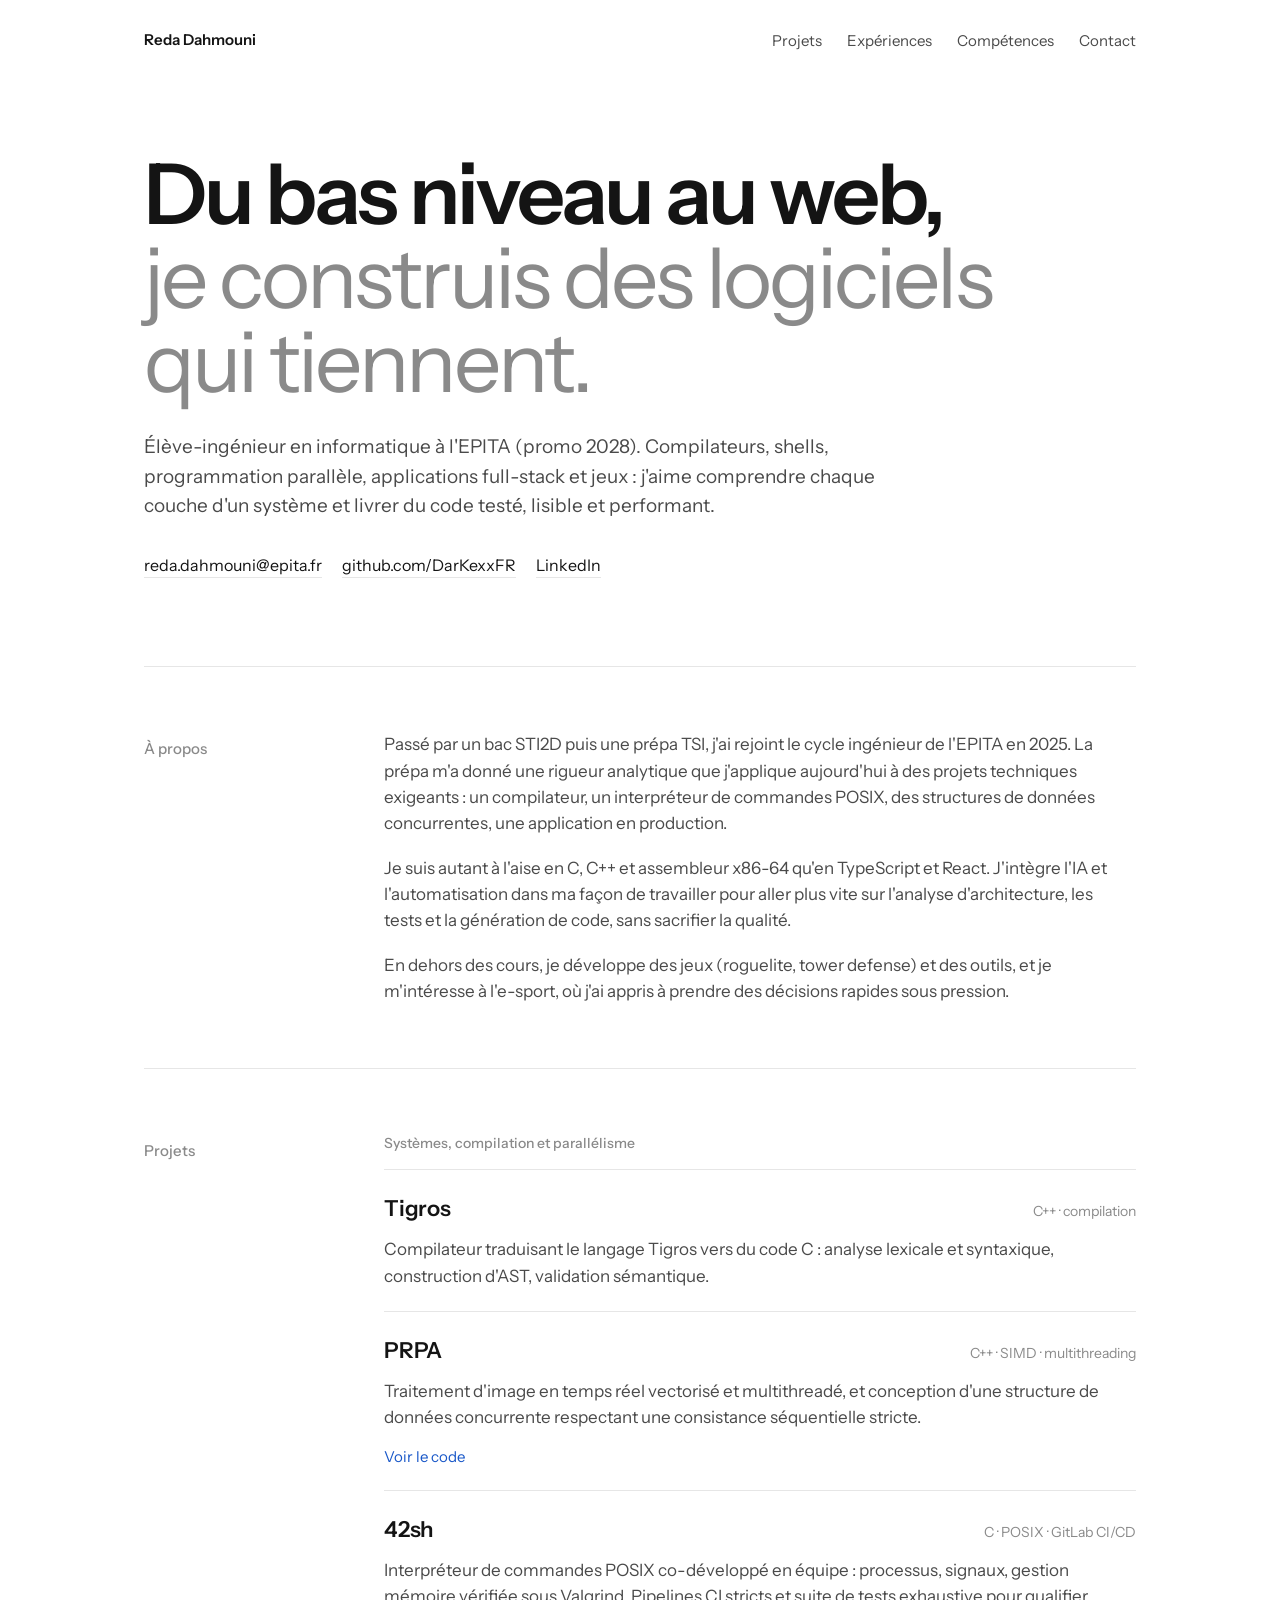
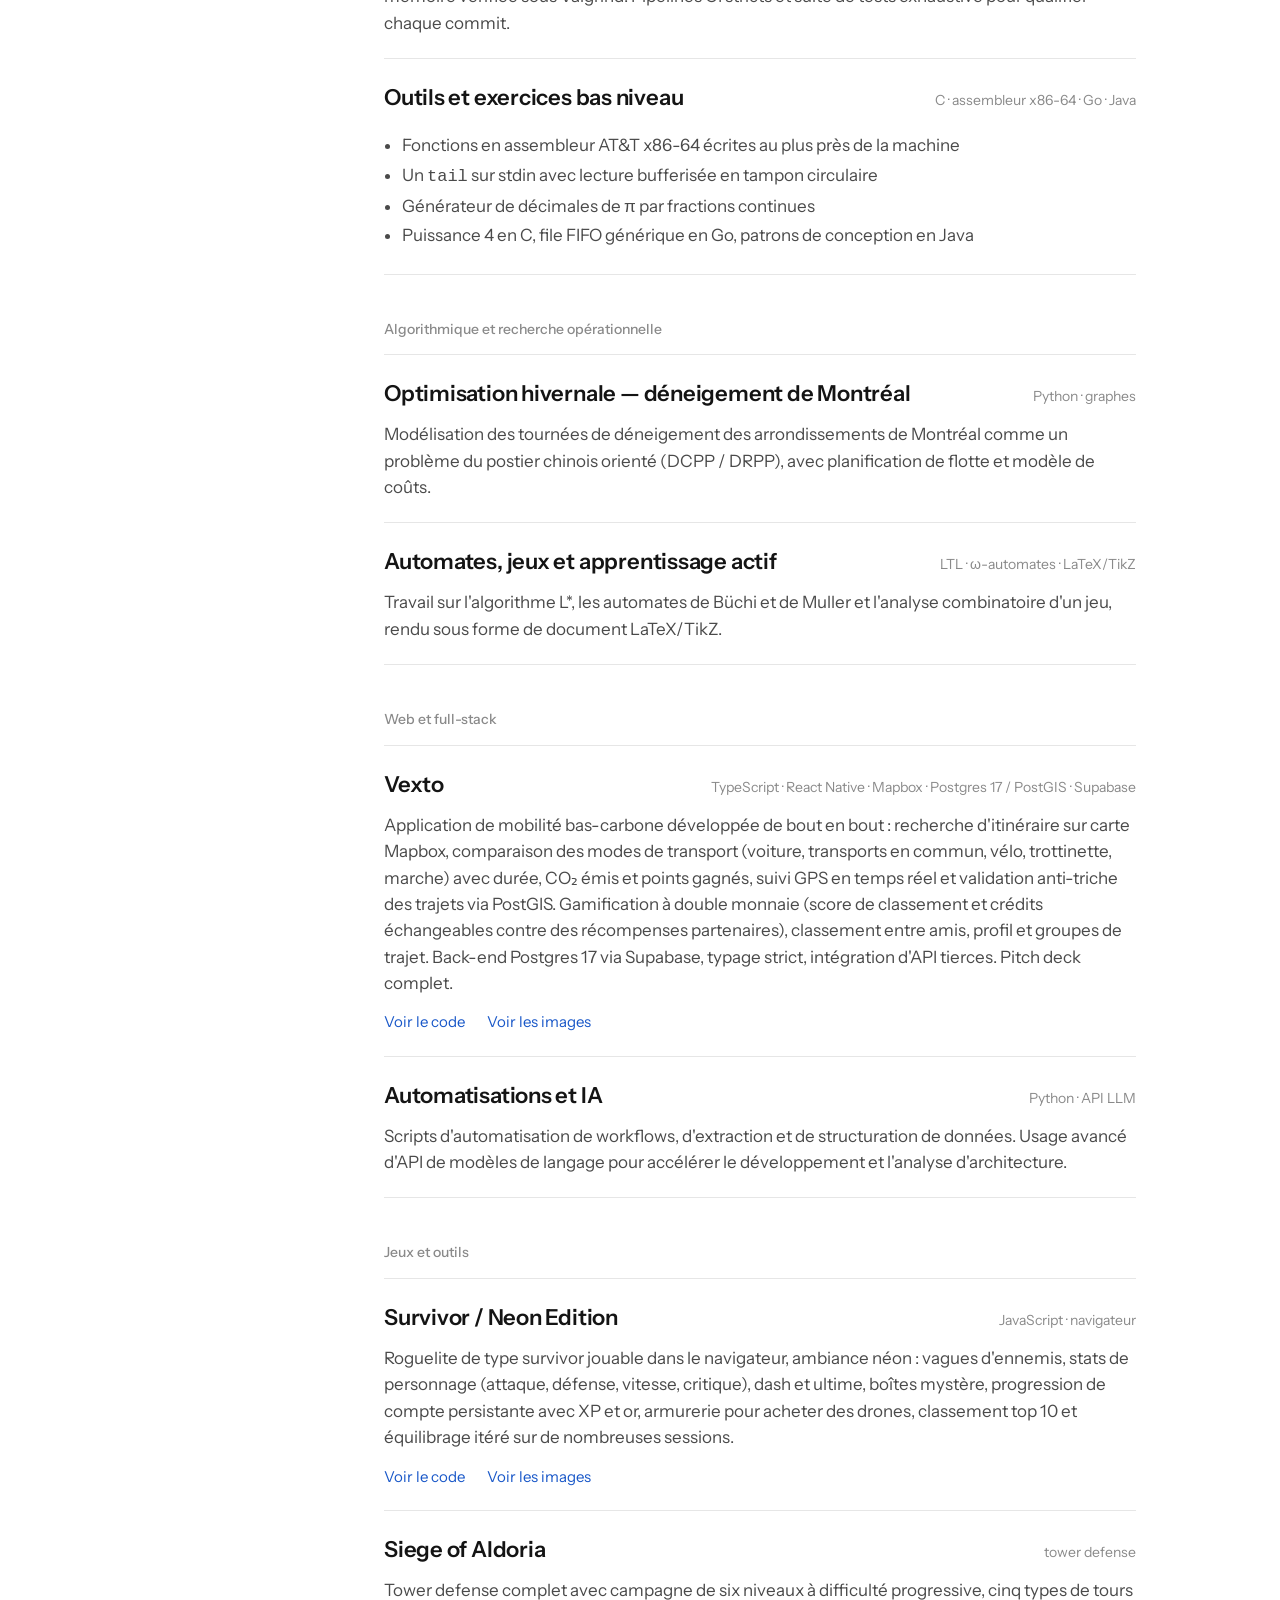
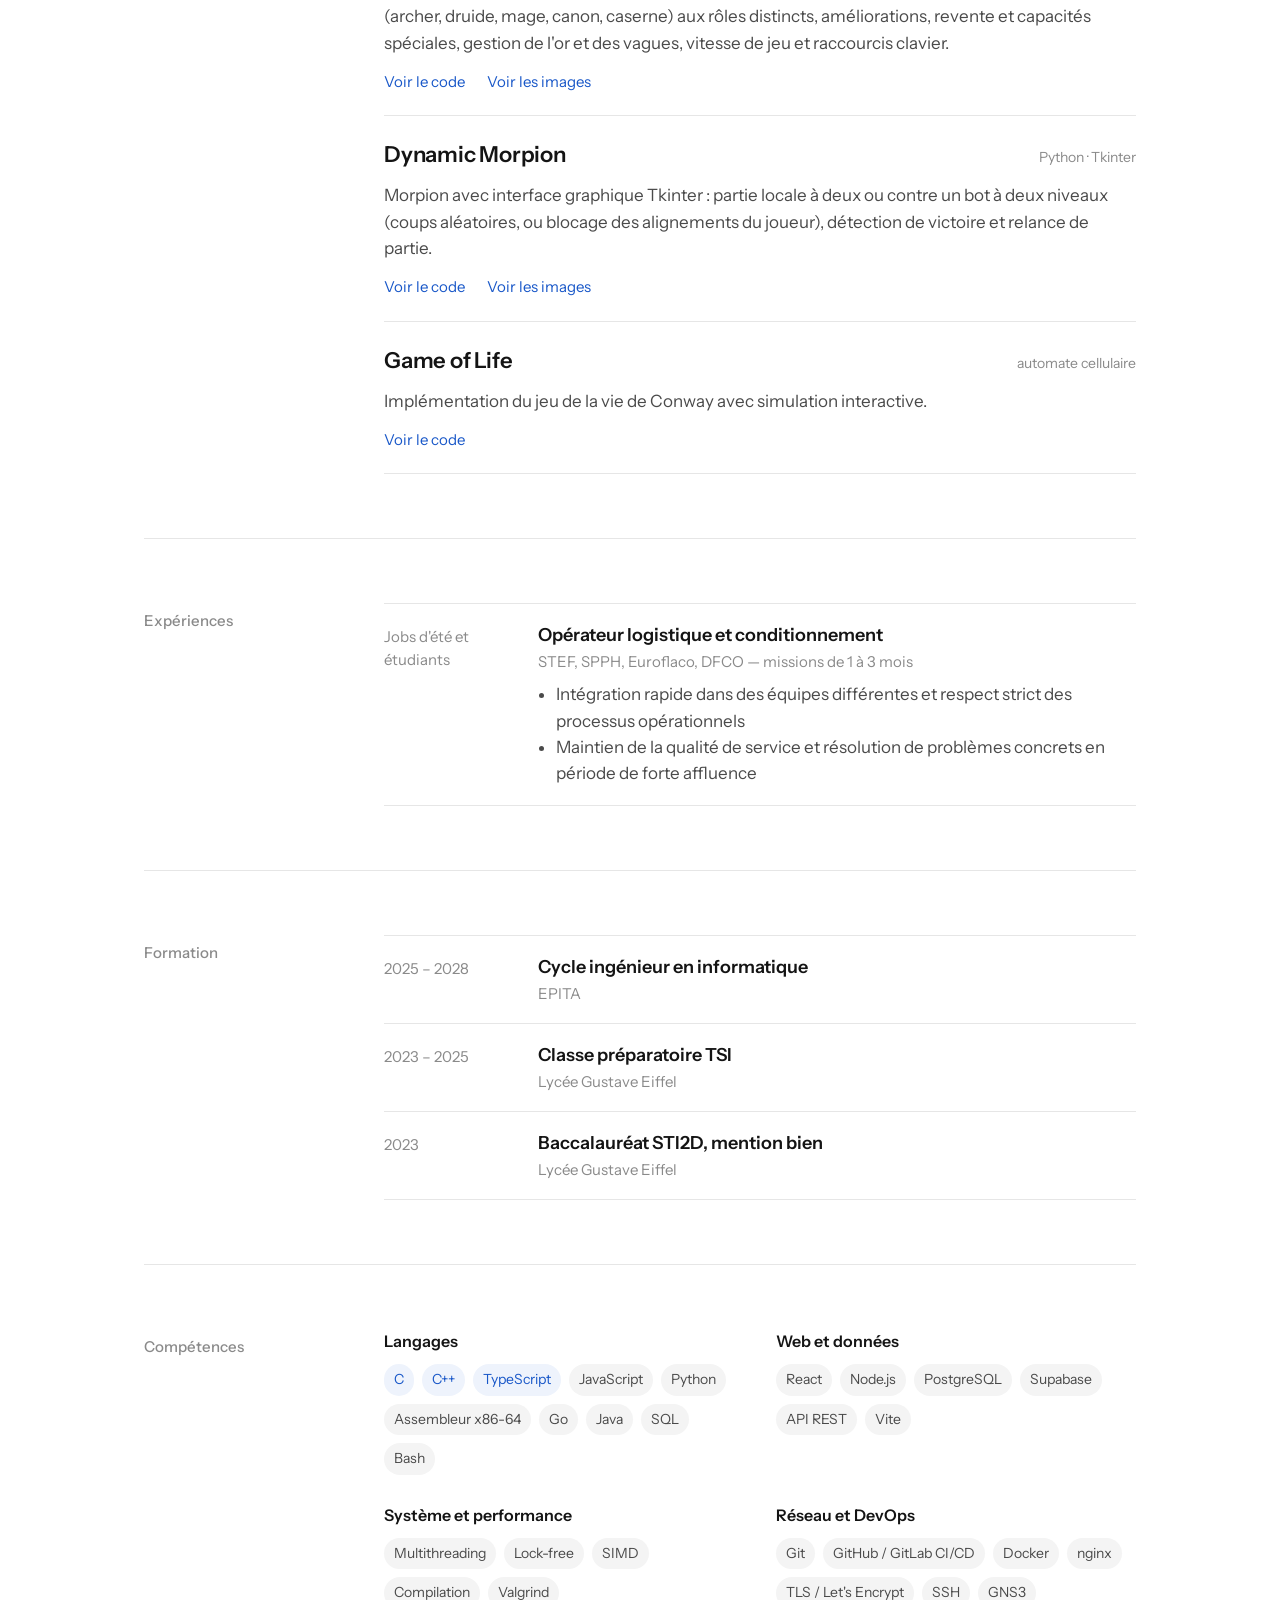
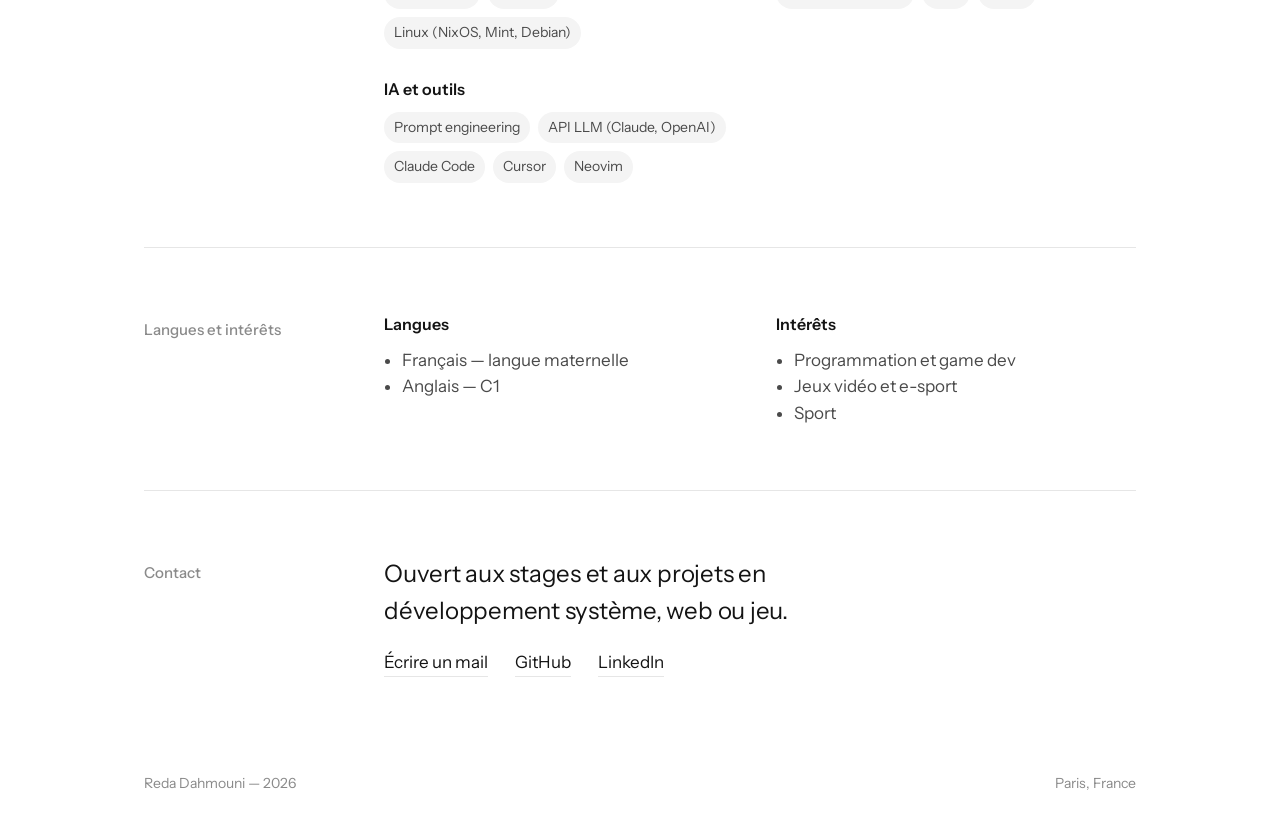
==== index.html @ 2f3eb5bc "Add files via upload" ====
<!DOCTYPE html>
<html lang="fr">
<head>
<meta charset="utf-8">
<meta name="viewport" content="width=device-width, initial-scale=1">
<title>Reda Dahmouni — Élève-ingénieur en informatique</title>
<link rel="preconnect" href="https://fonts.googleapis.com">
<link rel="preconnect" href="https://fonts.gstatic.com" crossorigin>
<link href="https://fonts.googleapis.com/css2?family=Instrument+Sans:ital,wght@0,400;0,500;0,600;0,700;1,400&display=swap" rel="stylesheet">
<style>
  :root{
    --bg:#FFFFFF; --ink:#141414; --ink-2:#4A4A4A; --ink-3:#8A8A8A;
    --rule:#E6E6E6; --accent:#1857C8; --accent-soft:#EEF3FC; --chip:#F4F4F4;
  }
  @media (prefers-color-scheme: dark){
    :root:not([data-theme="light"]){
      --bg:#121212; --ink:#F1F1F1; --ink-2:#BDBDBD; --ink-3:#7E7E7E;
      --rule:#2A2A2A; --accent:#7FA6F0; --accent-soft:#1B2436; --chip:#1E1E1E;
    }
  }
  :root[data-theme="dark"]{
    --bg:#121212; --ink:#F1F1F1; --ink-2:#BDBDBD; --ink-3:#7E7E7E;
    --rule:#2A2A2A; --accent:#7FA6F0; --accent-soft:#1B2436; --chip:#1E1E1E;
  }
  *{box-sizing:border-box}
  html{scroll-behavior:smooth}
  @media (prefers-reduced-motion: reduce){ html{scroll-behavior:auto} }
  body{
    margin:0; background:var(--bg); color:var(--ink);
    font-family:"Instrument Sans", "Helvetica Neue", Arial, sans-serif;
    font-size:17px; line-height:1.55; -webkit-font-smoothing:antialiased;
  }
  a{color:var(--accent); text-decoration:none; border-bottom:1px solid transparent}
  a:hover{border-bottom-color:currentColor}
  a:focus-visible, button:focus-visible{outline:2px solid var(--accent); outline-offset:3px; border-radius:2px}
  .wrap{max-width:1040px; margin:0 auto; padding:0 24px}

  header.top{display:flex; justify-content:space-between; align-items:center; padding:28px 0; font-size:15px}
  header.top nav a{color:var(--ink-2); margin-left:22px}
  header.top nav a:hover{color:var(--ink)}
  .brand{font-weight:600; color:var(--ink)}

  .hero{padding:72px 0 88px; border-bottom:1px solid var(--rule)}
  .hero h1{
    font-size:clamp(40px, 7vw, 84px); line-height:1; letter-spacing:-0.035em;
    font-weight:600; margin:0 0 28px; max-width:16ch;
  }
  .hero h1 span{display:block; color:var(--ink-3); font-weight:400}
  .hero p{max-width:60ch; font-size:19px; color:var(--ink-2); margin:0 0 32px}
  .hero .links{display:flex; gap:20px; flex-wrap:wrap; font-size:16px}
  .hero .links a{color:var(--ink); border-bottom:1px solid var(--rule)}
  .hero .links a:hover{border-bottom-color:var(--ink)}

  section{padding:64px 0; border-bottom:1px solid var(--rule)}
  section:last-of-type{border-bottom:0}
  .grid{display:grid; grid-template-columns:200px 1fr; gap:40px}
  .grid > h2{
    font-size:15px; font-weight:500; color:var(--ink-3); margin:6px 0 0;
    position:sticky; top:24px; align-self:start;
  }
  @media (max-width:760px){
    .grid{grid-template-columns:1fr; gap:20px}
    .grid > h2{position:static}
  }
  .prose p{margin:0 0 18px; max-width:68ch; color:var(--ink-2)}
  .prose p:last-child{margin-bottom:0}

  /* projets */
  .group{margin-bottom:44px}
  .group:last-child{margin-bottom:0}
  .group > h3{font-size:14px; font-weight:500; color:var(--ink-3); margin:0 0 14px}
  .proj{display:grid; grid-template-columns:1fr; gap:6px; padding:22px 0; border-top:1px solid var(--rule)}
  .proj:last-child{border-bottom:1px solid var(--rule)}
  .proj .head{display:flex; justify-content:space-between; align-items:baseline; gap:16px; flex-wrap:wrap}
  .proj h4{font-size:22px; font-weight:600; margin:0; letter-spacing:-0.01em}
  .proj .stack{font-size:14px; color:var(--ink-3)}
  .proj p{margin:4px 0 0; color:var(--ink-2); max-width:72ch}
  .proj .actions{margin-top:8px}
  .proj ul{margin:8px 0 0; padding-left:18px; color:var(--ink-2); max-width:72ch}
  .proj li{margin:3px 0}
  .proj .link{font-size:15px; margin-top:8px}
  .shots{display:none}
  .peek{position:relative; display:inline-block}
  .proj .actions{display:flex; flex-wrap:wrap; gap:6px 22px; align-items:baseline}
  .proj .actions .link{margin-top:0}
  .peek > a{cursor:pointer}
  .peek-pop{
    position:absolute; left:0; top:calc(100% + 10px); z-index:20; width:min(560px, 86vw);
    max-width:calc(100vw - 48px);
    background:var(--bg); border:1px solid var(--rule); border-radius:8px; padding:10px;
    box-shadow:0 12px 40px rgba(0,0,0,.14); opacity:0; visibility:hidden; transform:translateY(6px);
    transition:opacity .18s ease, transform .18s ease, visibility 0s linear .18s; pointer-events:none;
  }
  .peek.open .peek-pop{opacity:1; visibility:visible; transform:none; transition-delay:0s; pointer-events:auto}
  .peek-pop img{width:100%; max-width:100%; height:auto; display:block; border-radius:4px; border:1px solid var(--rule)}
  .peek-pop .stage{position:relative; overflow:hidden; border-radius:4px}
  .peek-pop .stage img{position:absolute; inset:0; opacity:0; transition:opacity .35s ease; height:100%; object-fit:contain; background:var(--chip)}
  .peek-pop .stage img:first-child{position:relative; height:auto}
  .peek-pop .stage img.on{opacity:1}
  .peek-pop .cap{display:flex; justify-content:space-between; align-items:center; margin-top:8px; font-size:13px; color:var(--ink-3)}
  .peek-pop .dots{display:flex; gap:6px}
  .peek-pop .dots i{width:7px; height:7px; border-radius:50%; background:var(--rule); display:block; transition:background .2s}
  .peek-pop .dots i.on{background:var(--accent)}
  @media (prefers-reduced-motion: reduce){ .peek-pop, .peek-pop .stage img, .peek-pop .dots i{transition:none} }

  /* expériences & formation */
  .row{display:grid; grid-template-columns:130px 1fr; gap:24px; padding:18px 0; border-top:1px solid var(--rule)}
  .row:last-child{border-bottom:1px solid var(--rule)}
  .row .when{color:var(--ink-3); font-size:15px; padding-top:3px}
  .row h4{margin:0; font-size:18px; font-weight:600}
  .row .where{color:var(--ink-3); font-size:15px}
  .row p{margin:8px 0 0; color:var(--ink-2); max-width:68ch}
  .row ul{margin:8px 0 0; padding-left:18px; color:var(--ink-2); max-width:68ch}
  @media (max-width:560px){ .row{grid-template-columns:1fr; gap:4px} }

  /* compétences */
  .skills{display:grid; grid-template-columns:repeat(auto-fill, minmax(230px,1fr)); gap:28px 32px}
  .skills h4{margin:0 0 10px; font-size:16px; font-weight:600}
  .chips{display:flex; flex-wrap:wrap; gap:8px}
  .chip{background:var(--chip); color:var(--ink-2); font-size:14px; padding:5px 10px; border-radius:999px}
  .chip.hi{background:var(--accent-soft); color:var(--accent)}

  .two{display:grid; grid-template-columns:1fr 1fr; gap:32px}
  @media (max-width:560px){ .two{grid-template-columns:1fr} }
  .two h4{margin:0 0 10px; font-size:16px; font-weight:600}
  .two ul{margin:0; padding-left:18px; color:var(--ink-2)}

  .contact p{font-size:24px; max-width:32ch; margin:0 0 20px; letter-spacing:-0.01em}
  .contact .links a{display:inline-block; margin-right:24px; font-size:17px; color:var(--ink); border-bottom:1px solid var(--rule)}
  .contact .links a:hover{border-bottom-color:var(--ink)}

  footer{padding:32px 0 48px; color:var(--ink-3); font-size:14px; display:flex; justify-content:space-between; flex-wrap:wrap; gap:12px}
</style>
</head>
<body>
<div class="wrap">

<header class="top">
  <a class="brand" href="#">Reda Dahmouni</a>
  <nav>
    <a href="#projets">Projets</a>
    <a href="#experiences">Expériences</a>
    <a href="#competences">Compétences</a>
    <a href="#contact">Contact</a>
  </nav>
</header>

<div class="hero">
  <h1>Du bas niveau au web,<span>je construis des logiciels qui tiennent.</span></h1>
  <p>Élève-ingénieur en informatique à l'EPITA (promo 2028). Compilateurs, shells, programmation parallèle, applications full-stack et jeux : j'aime comprendre chaque couche d'un système et livrer du code testé, lisible et performant.</p>
  <div class="links">
    <a href="mailto:reda.dahmouni@epita.fr">reda.dahmouni@epita.fr</a>
    <a href="https://github.com/DarKexxFR" target="_blank" rel="noopener">github.com/DarKexxFR</a>
    <a href="https://linkedin.com/in/reda-dahmouni-b16780269" target="_blank" rel="noopener">LinkedIn</a>
  </div>
</div>

<section id="apropos">
  <div class="grid">
    <h2>À propos</h2>
    <div class="prose">
      <p>Passé par un bac STI2D puis une prépa TSI, j'ai rejoint le cycle ingénieur de l'EPITA en 2025. La prépa m'a donné une rigueur analytique que j'applique aujourd'hui à des projets techniques exigeants : un compilateur, un interpréteur de commandes POSIX, des structures de données concurrentes, une application en production.</p>
      <p>Je suis autant à l'aise en C, C++ et assembleur x86-64 qu'en TypeScript et React. J'intègre l'IA et l'automatisation dans ma façon de travailler pour aller plus vite sur l'analyse d'architecture, les tests et la génération de code, sans sacrifier la qualité.</p>
      <p>En dehors des cours, je développe des jeux (roguelite, tower defense) et des outils, et je m'intéresse à l'e-sport, où j'ai appris à prendre des décisions rapides sous pression.</p>
    </div>
  </div>
</section>

<section id="projets">
  <div class="grid">
    <h2>Projets</h2>
    <div>

      <div class="group">
        <h3>Systèmes, compilation et parallélisme</h3>

        <div class="proj">
          <div class="head"><h4>Tigros</h4><span class="stack">C++ · compilation</span></div>
          <p>Compilateur traduisant le langage Tigros vers du code C : analyse lexicale et syntaxique, construction d'AST, validation sémantique.</p>
        </div>

        <div class="proj">
          <div class="head"><h4>PRPA</h4><span class="stack">C++ · SIMD · multithreading</span></div>
          <p>Traitement d'image en temps réel vectorisé et multithreadé, et conception d'une structure de données concurrente respectant une consistance séquentielle stricte.</p>
          <div class="link"><a href="https://github.com/DarKexxFR/PRPA" target="_blank" rel="noopener">Voir le code</a></div>
        </div>

        <div class="proj">
          <div class="head"><h4>42sh</h4><span class="stack">C · POSIX · GitLab CI/CD</span></div>
          <p>Interpréteur de commandes POSIX co-développé en équipe : processus, signaux, gestion mémoire vérifiée sous Valgrind. Pipelines CI stricts et suite de tests exhaustive pour qualifier chaque commit.</p>
        </div>

        <div class="proj">
          <div class="head"><h4>Outils et exercices bas niveau</h4><span class="stack">C · assembleur x86-64 · Go · Java</span></div>
          <ul>
            <li>Fonctions en assembleur AT&amp;T x86-64 écrites au plus près de la machine</li>
            <li>Un <code>tail</code> sur stdin avec lecture bufferisée en tampon circulaire</li>
            <li>Générateur de décimales de π par fractions continues</li>
            <li>Puissance 4 en C, file FIFO générique en Go, patrons de conception en Java</li>
          </ul>
        </div>
      </div>

      <div class="group">
        <h3>Algorithmique et recherche opérationnelle</h3>

        <div class="proj">
          <div class="head"><h4>Optimisation hivernale — déneigement de Montréal</h4><span class="stack">Python · graphes</span></div>
          <p>Modélisation des tournées de déneigement des arrondissements de Montréal comme un problème du postier chinois orienté (DCPP / DRPP), avec planification de flotte et modèle de coûts.</p>
        </div>

        <div class="proj">
          <div class="head"><h4>Automates, jeux et apprentissage actif</h4><span class="stack">LTL · ω-automates · LaTeX/TikZ</span></div>
          <p>Travail sur l'algorithme L*, les automates de Büchi et de Muller et l'analyse combinatoire d'un jeu, rendu sous forme de document LaTeX/TikZ.</p>
        </div>
      </div>

      <div class="group">
        <h3>Web et full-stack</h3>

        <div class="proj">
          <div class="head"><h4>Vexto</h4><span class="stack">TypeScript · React Native · Mapbox · Postgres 17 / PostGIS · Supabase</span></div>
          <p>Application de mobilité bas-carbone développée de bout en bout : recherche d'itinéraire sur carte Mapbox, comparaison des modes de transport (voiture, transports en commun, vélo, trottinette, marche) avec durée, CO₂ émis et points gagnés, suivi GPS en temps réel et validation anti-triche des trajets via PostGIS. Gamification à double monnaie (score de classement et crédits échangeables contre des récompenses partenaires), classement entre amis, profil et groupes de trajet. Back-end Postgres 17 via Supabase, typage strict, intégration d'API tierces. Pitch deck complet.</p>
          <div class="actions">
          <div class="link"><a href="https://github.com/DarKexxFR/Vexto" target="_blank" rel="noopener">Voir le code</a></div>
          <div class="link peek" id="peek-vexto">
            <a href="#peek-vexto">Voir les images</a>
            <div class="peek-pop" aria-hidden="true">
              <div class="stage"></div>
              <div class="cap"><span class="label"></span><div class="dots"></div></div>
            </div>
          </div>
          </div>
          <div class="shots">
            <img src="[data-uri]" alt="Accueil : crédits carbone, CO₂ évité et rang">
            <img src="[data-uri]" alt="Trajet Paris–Marseille tracé sur la carte Mapbox">
            <img src="[data-uri]" alt="Comparaison des modes de transport, points et CO₂ évité">
            <img src="[data-uri]" alt="Classement entre amis par crédits carbone">
            <img src="[data-uri]" alt="Récompenses partenaires échangeables contre des points">
            <img src="[data-uri]" alt="Profil : moyens de transport et groupes de trajet">
          </div>
        </div>

        <div class="proj">
          <div class="head"><h4>Automatisations et IA</h4><span class="stack">Python · API LLM</span></div>
          <p>Scripts d'automatisation de workflows, d'extraction et de structuration de données. Usage avancé d'API de modèles de langage pour accélérer le développement et l'analyse d'architecture.</p>
        </div>
      </div>

      <div class="group">
        <h3>Jeux et outils</h3>

        <div class="proj">
          <div class="head"><h4>Survivor / Neon Edition</h4><span class="stack">JavaScript · navigateur</span></div>
          <p>Roguelite de type survivor jouable dans le navigateur, ambiance néon : vagues d'ennemis, stats de personnage (attaque, défense, vitesse, critique), dash et ultime, boîtes mystère, progression de compte persistante avec XP et or, armurerie pour acheter des drones, classement top 10 et équilibrage itéré sur de nombreuses sessions.</p>
          <div class="actions">
          <div class="link"><a href="https://github.com/DarKexxFR/2D-Game" target="_blank" rel="noopener">Voir le code</a></div>
          <div class="link peek" id="peek-survivor">
            <a href="#peek-survivor">Voir les images</a>
            <div class="peek-pop" aria-hidden="true">
              <div class="stage"></div>
              <div class="cap"><span class="label"></span><div class="dots"></div></div>
            </div>
          </div>
          </div>
          <div class="shots">
            <img src="[data-uri]" alt="Menu principal avec progression du compte et banque">
            <img src="[data-uri]" alt="Partie en cours : vague, stats, dash et ultime">
            <img src="[data-uri]" alt="Écran de fin de partie avec XP et or gagnés">
            <img src="[data-uri]" alt="Armurerie : achat d'un drone de combat">
            <img src="[data-uri]" alt="Classement top 10">
          </div>
        </div>

        <div class="proj">
          <div class="head"><h4>Siege of Aldoria</h4><span class="stack">tower defense</span></div>
          <p>Tower defense complet avec campagne de six niveaux à difficulté progressive, cinq types de tours (archer, druide, mage, canon, caserne) aux rôles distincts, améliorations, revente et capacités spéciales, gestion de l'or et des vagues, vitesse de jeu et raccourcis clavier.</p>
          <div class="actions">
          <div class="link"><a href="https://github.com/DarKexxFR/Siege-of-Aldoria-Tower-Defense" target="_blank" rel="noopener">Voir le code</a></div>
          <div class="link peek" id="peek-aldoria">
            <a href="#peek-aldoria">Voir les images</a>
            <div class="peek-pop" aria-hidden="true">
              <div class="stage"></div>
              <div class="cap"><span class="label"></span><div class="dots"></div></div>
            </div>
          </div>
          </div>
          <div class="shots">
            <img src="[data-uri]" alt="Écran titre de Siege of Aldoria">
            <img src="[data-uri]" alt="Carte de campagne à six niveaux">
            <img src="[data-uri]" alt="Partie en cours avec tours placées et panneau de sélection">
          </div>
        </div>

        <div class="proj">
          <div class="head"><h4>Dynamic Morpion</h4><span class="stack">Python · Tkinter</span></div>
          <p>Morpion avec interface graphique Tkinter : partie locale à deux ou contre un bot à deux niveaux (coups aléatoires, ou blocage des alignements du joueur), détection de victoire et relance de partie.</p>
          <div class="actions">
          <div class="link"><a href="https://github.com/DarKexxFR/Dynamic-Morpion" target="_blank" rel="noopener">Voir le code</a></div>
          <div class="link peek" id="peek-morpion">
            <a href="#peek-morpion">Voir les images</a>
            <div class="peek-pop" aria-hidden="true">
              <div class="stage"></div>
              <div class="cap"><span class="label"></span><div class="dots"></div></div>
            </div>
          </div>
          </div>
          <div class="shots">
            <img src="[data-uri]" alt="Menu : partie locale ou choix du niveau du bot">
            <img src="[data-uri]" alt="Partie en cours, tour du joueur O">
            <img src="[data-uri]" alt="Fin de partie : victoire du joueur X">
          </div>
        </div>

        <div class="proj">
          <div class="head"><h4>Game of Life</h4><span class="stack">automate cellulaire</span></div>
          <p>Implémentation du jeu de la vie de Conway avec simulation interactive.</p>
          <div class="link"><a href="https://github.com/DarKexxFR/game-of-life" target="_blank" rel="noopener">Voir le code</a></div>
        </div>
      </div>

    </div>
  </div>
</section>

<section id="experiences">
  <div class="grid">
    <h2>Expériences</h2>
    <div>
      <div class="row">
        <div class="when">Jobs d'été et étudiants</div>
        <div>
          <h4>Opérateur logistique et conditionnement</h4>
          <div class="where">STEF, SPPH, Euroflaco, DFCO — missions de 1 à 3 mois</div>
          <ul>
            <li>Intégration rapide dans des équipes différentes et respect strict des processus opérationnels</li>
            <li>Maintien de la qualité de service et résolution de problèmes concrets en période de forte affluence</li>
          </ul>
        </div>
      </div>
    </div>
  </div>
</section>

<section id="formation">
  <div class="grid">
    <h2>Formation</h2>
    <div>
      <div class="row">
        <div class="when">2025 – 2028</div>
        <div><h4>Cycle ingénieur en informatique</h4><div class="where">EPITA</div></div>
      </div>
      <div class="row">
        <div class="when">2023 – 2025</div>
        <div><h4>Classe préparatoire TSI</h4><div class="where">Lycée Gustave Eiffel</div></div>
      </div>
      <div class="row">
        <div class="when">2023</div>
        <div><h4>Baccalauréat STI2D, mention bien</h4><div class="where">Lycée Gustave Eiffel</div></div>
      </div>
    </div>
  </div>
</section>

<section id="competences">
  <div class="grid">
    <h2>Compétences</h2>
    <div class="skills">
      <div>
        <h4>Langages</h4>
        <div class="chips">
          <span class="chip hi">C</span><span class="chip hi">C++</span><span class="chip hi">TypeScript</span>
          <span class="chip">JavaScript</span><span class="chip">Python</span><span class="chip">Assembleur x86-64</span>
          <span class="chip">Go</span><span class="chip">Java</span><span class="chip">SQL</span><span class="chip">Bash</span>
        </div>
      </div>
      <div>
        <h4>Web et données</h4>
        <div class="chips">
          <span class="chip">React</span><span class="chip">Node.js</span><span class="chip">PostgreSQL</span>
          <span class="chip">Supabase</span><span class="chip">API REST</span><span class="chip">Vite</span>
        </div>
      </div>
      <div>
        <h4>Système et performance</h4>
        <div class="chips">
          <span class="chip">Multithreading</span><span class="chip">Lock-free</span><span class="chip">SIMD</span>
          <span class="chip">Compilation</span><span class="chip">Valgrind</span><span class="chip">Linux (NixOS, Mint, Debian)</span>
        </div>
      </div>
      <div>
        <h4>Réseau et DevOps</h4>
        <div class="chips">
          <span class="chip">Git</span><span class="chip">GitHub / GitLab CI/CD</span><span class="chip">Docker</span>
          <span class="chip">nginx</span><span class="chip">TLS / Let's Encrypt</span><span class="chip">SSH</span><span class="chip">GNS3</span>
        </div>
      </div>
      <div>
        <h4>IA et outils</h4>
        <div class="chips">
          <span class="chip">Prompt engineering</span><span class="chip">API LLM (Claude, OpenAI)</span>
          <span class="chip">Claude Code</span><span class="chip">Cursor</span><span class="chip">Neovim</span>
        </div>
      </div>
    </div>
  </div>
</section>

<section id="plus">
  <div class="grid">
    <h2>Langues et intérêts</h2>
    <div class="two">
      <div>
        <h4>Langues</h4>
        <ul><li>Français — langue maternelle</li><li>Anglais — C1</li></ul>
      </div>
      <div>
        <h4>Intérêts</h4>
        <ul><li>Programmation et game dev</li><li>Jeux vidéo et e-sport</li><li>Sport</li></ul>
      </div>
    </div>
  </div>
</section>

<section id="contact" class="contact">
  <div class="grid">
    <h2>Contact</h2>
    <div>
      <p>Ouvert aux stages et aux projets en développement système, web ou jeu.</p>
      <div class="links">
        <a href="mailto:reda.dahmouni@epita.fr">Écrire un mail</a>
        <a href="https://github.com/DarKexxFR" target="_blank" rel="noopener">GitHub</a>
        <a href="https://linkedin.com/in/reda-dahmouni-b16780269" target="_blank" rel="noopener">LinkedIn</a>
      </div>
    </div>
  </div>
</section>

<footer>
  <span>Reda Dahmouni — 2026</span>
  <span>Paris, France</span>
</footer>

</div>
<script>
(function(){
  document.querySelectorAll('.peek').forEach(function(peek){
    var shots = peek.closest('.proj').querySelector('.shots');
    if(!shots) return;
    var srcs = Array.from(shots.querySelectorAll('img'));
    var stage = peek.querySelector('.stage'), dots = peek.querySelector('.dots'), label = peek.querySelector('.label');
    srcs.forEach(function(img, i){
      var c = img.cloneNode(); c.className = i===0 ? 'on' : ''; stage.appendChild(c);
      var d = document.createElement('i'); if(i===0) d.className='on'; dots.appendChild(d);
    });
    var imgs = Array.from(stage.children), ds = Array.from(dots.children), idx = 0, timer = null, pinned = false;
    function show(i){
      idx = (i + imgs.length) % imgs.length;
      imgs.forEach(function(el,k){ el.classList.toggle('on', k===idx); });
      ds.forEach(function(el,k){ el.classList.toggle('on', k===idx); });
      label.textContent = imgs[idx].alt + ' — ' + (idx+1) + '/' + imgs.length;
    }
    function open(){ peek.classList.add('open'); show(idx); clearInterval(timer); timer = setInterval(function(){ show(idx+1); }, 1800); }
    function close(){ if(pinned) return; peek.classList.remove('open'); clearInterval(timer); }
    peek.addEventListener('mouseenter', open);
    peek.addEventListener('mouseleave', close);
    stage.addEventListener('mousemove', function(e){
      var r = stage.getBoundingClientRect(), i = Math.floor((e.clientX - r.left) / r.width * imgs.length);
      if(i !== idx){ show(i); clearInterval(timer); timer = setInterval(function(){ show(idx+1); }, 1800); }
    });
    peek.querySelector('a').addEventListener('click', function(e){
      e.preventDefault(); pinned = !pinned;
      if(pinned) open(); else { peek.classList.remove('open'); clearInterval(timer); }
    });
    document.addEventListener('keydown', function(e){ if(e.key==='Escape'){ pinned=false; close(); } });
    document.addEventListener('click', function(e){ if(pinned && !peek.contains(e.target)){ pinned=false; close(); } });
    show(0);
  });
})();
</script>
</body>
</html>
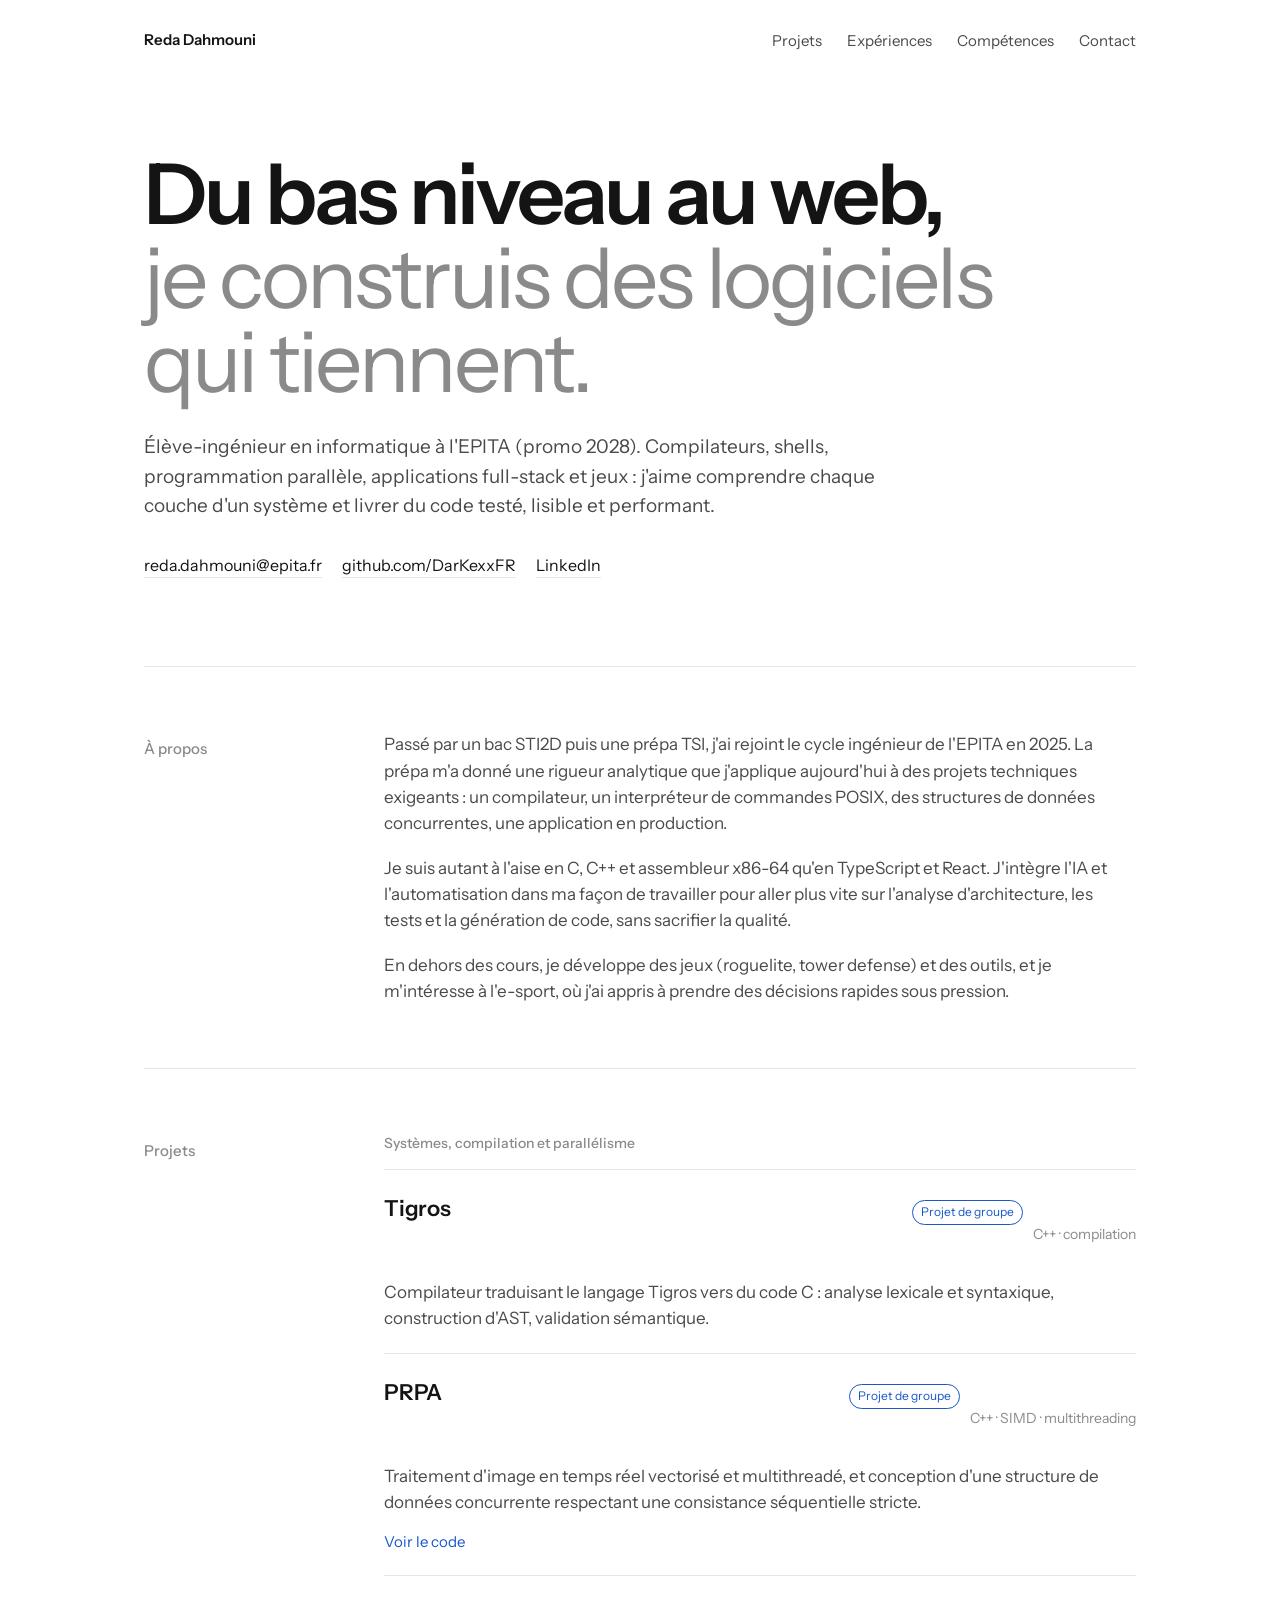
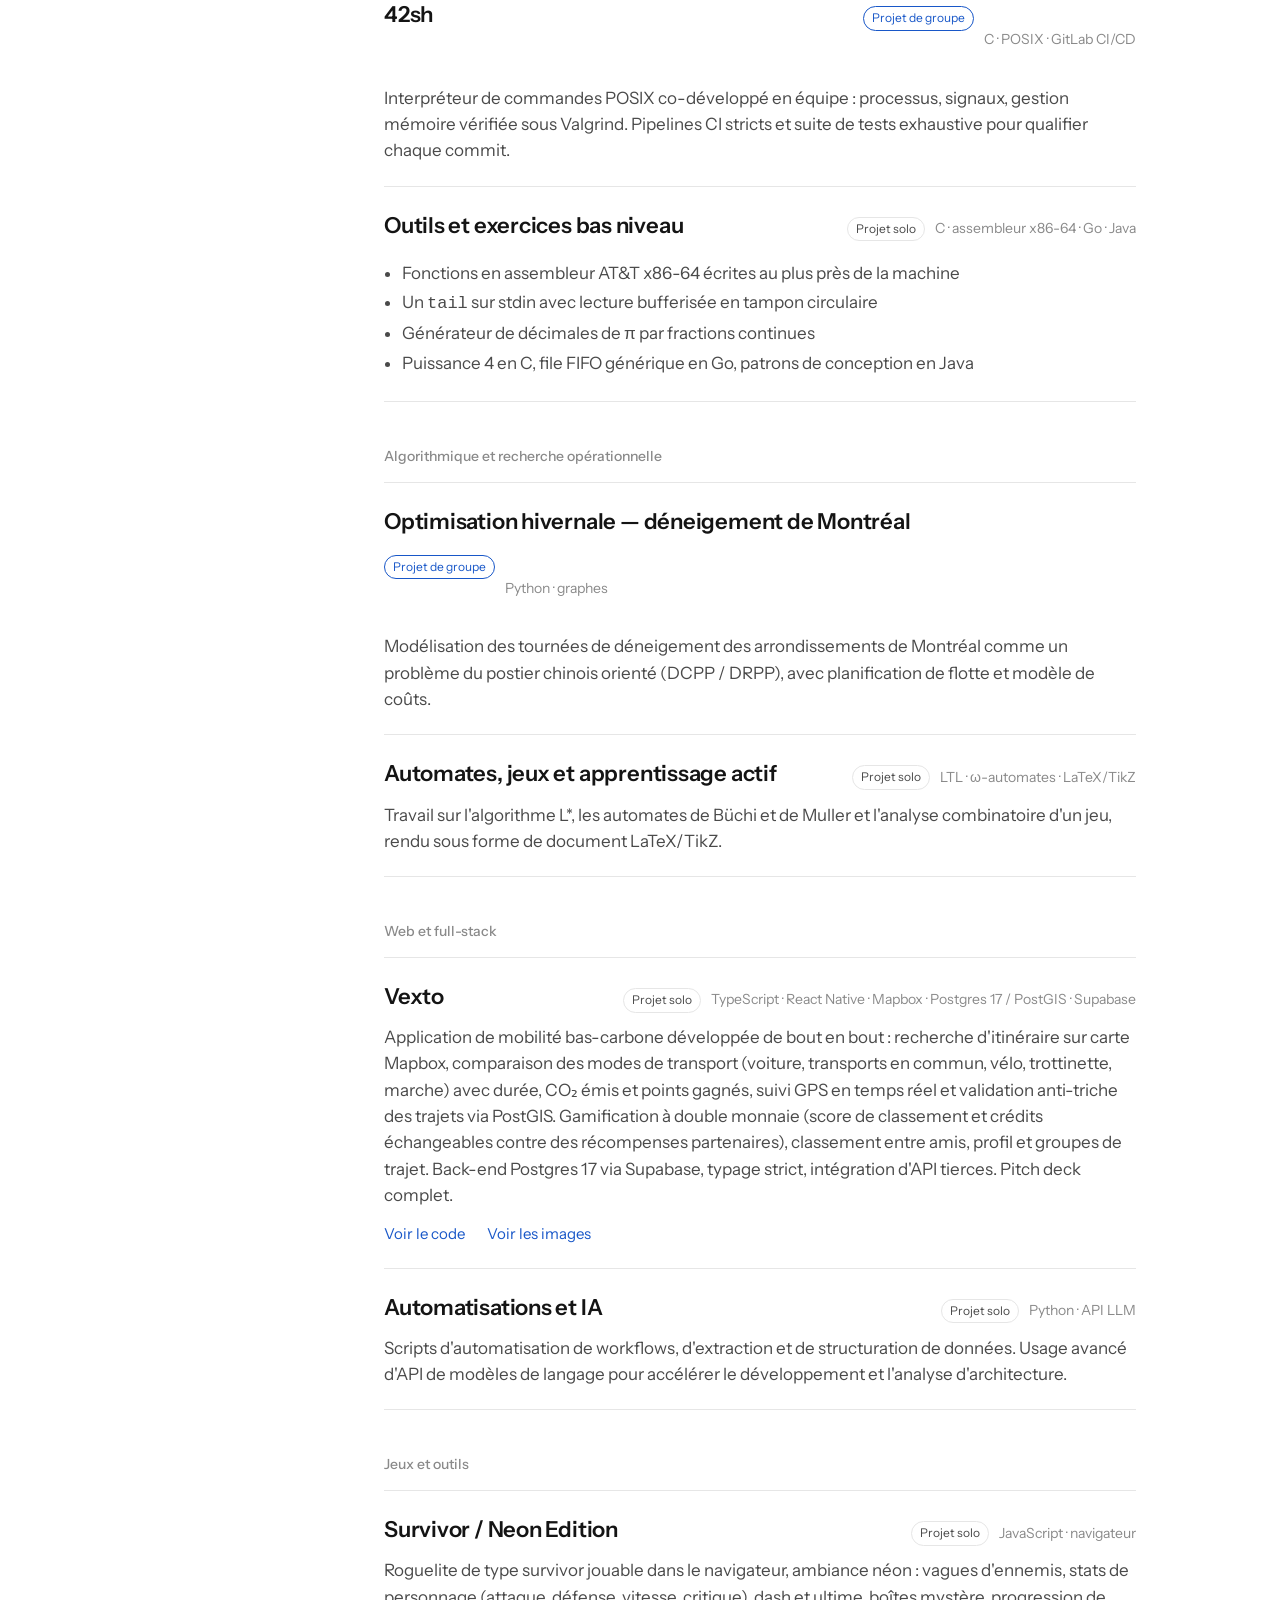
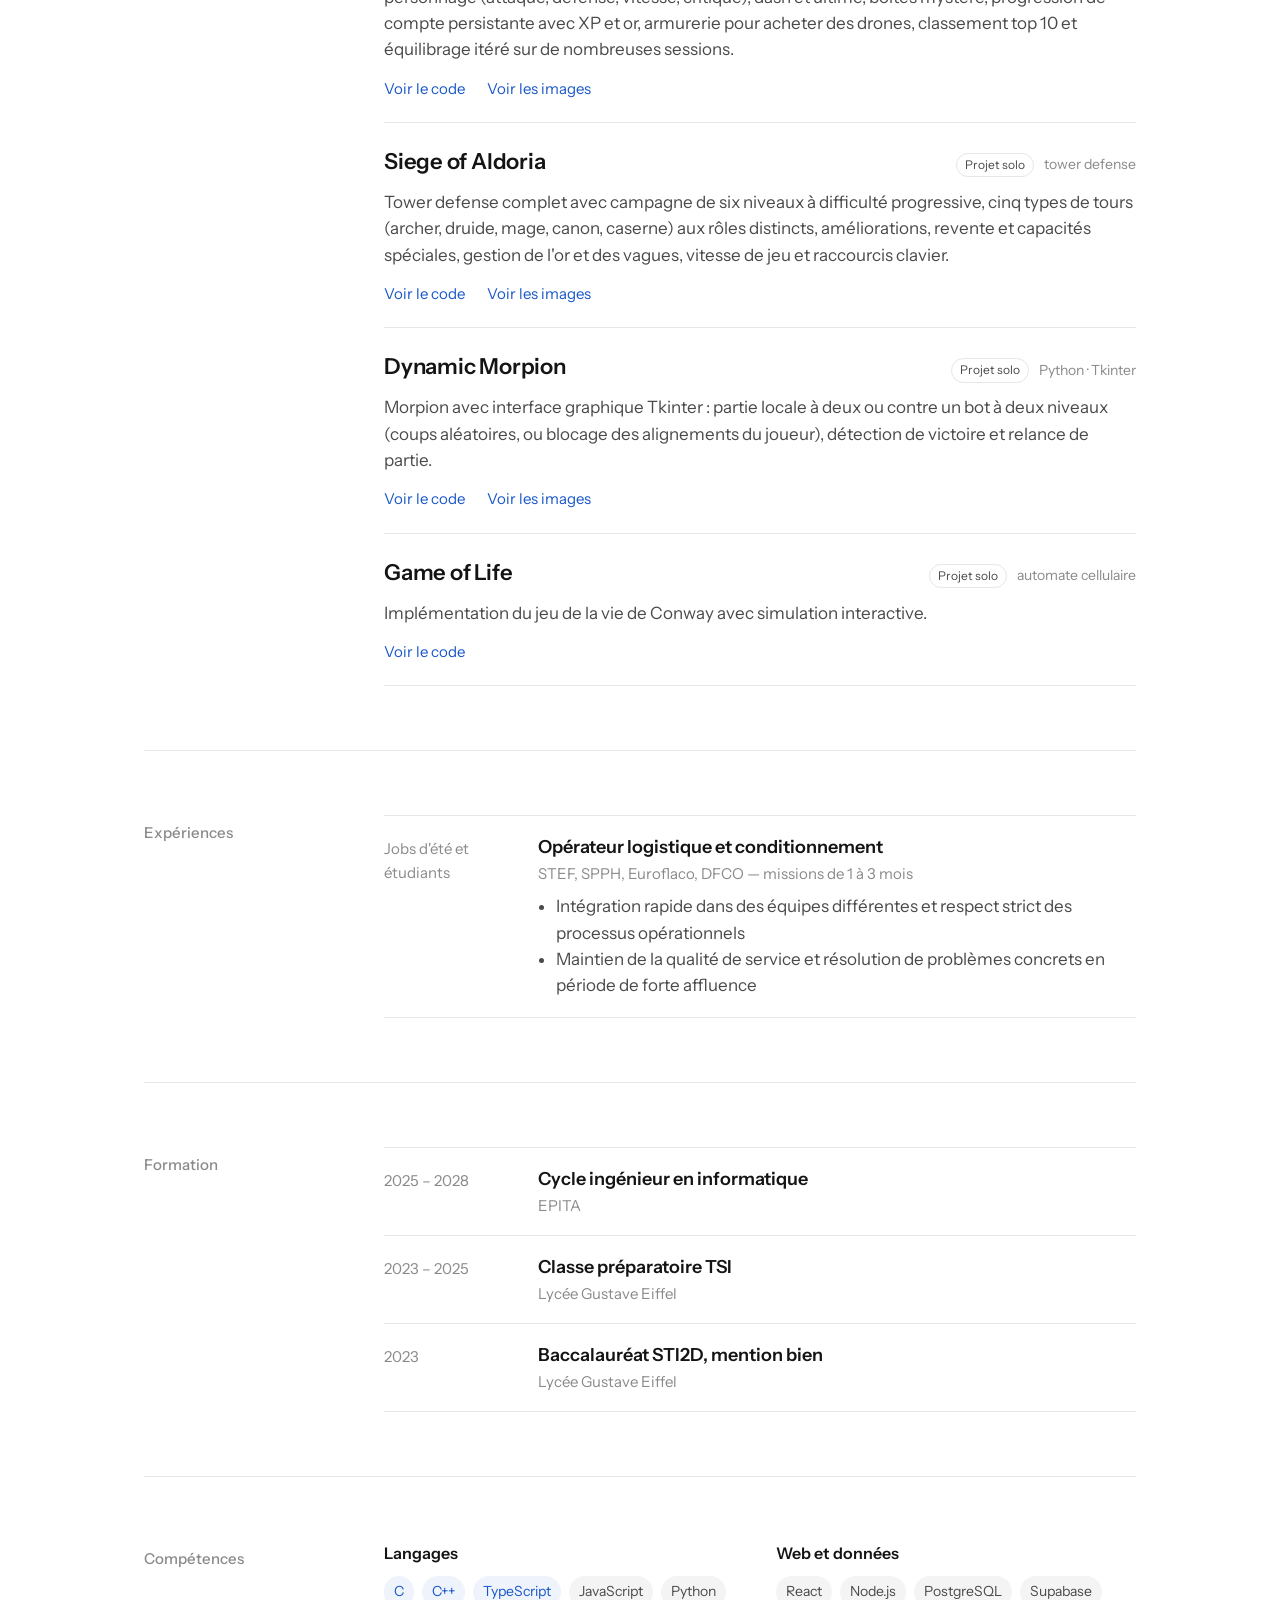
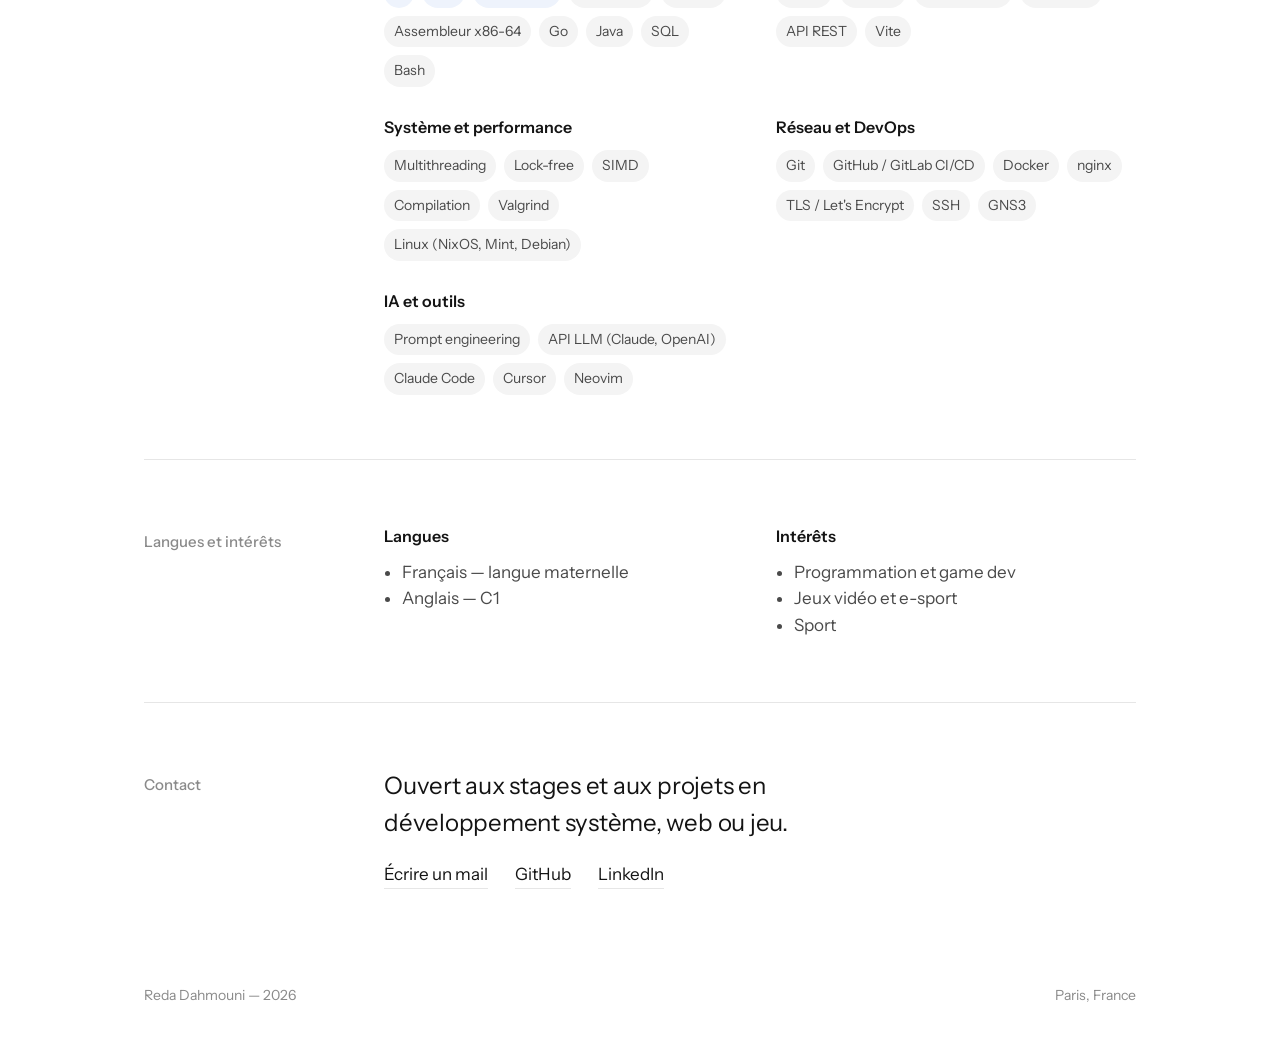
==== commit 9eb3acdf: "add js and css" ====
--- a/index.html
+++ b/index.html
@@ -7,130 +7,7 @@
 <link rel="preconnect" href="https://fonts.googleapis.com">
 <link rel="preconnect" href="https://fonts.gstatic.com" crossorigin>
 <link href="https://fonts.googleapis.com/css2?family=Instrument+Sans:ital,wght@0,400;0,500;0,600;0,700;1,400&display=swap" rel="stylesheet">
-<style>
-  :root{
-    --bg:#FFFFFF; --ink:#141414; --ink-2:#4A4A4A; --ink-3:#8A8A8A;
-    --rule:#E6E6E6; --accent:#1857C8; --accent-soft:#EEF3FC; --chip:#F4F4F4;
-  }
-  @media (prefers-color-scheme: dark){
-    :root:not([data-theme="light"]){
-      --bg:#121212; --ink:#F1F1F1; --ink-2:#BDBDBD; --ink-3:#7E7E7E;
-      --rule:#2A2A2A; --accent:#7FA6F0; --accent-soft:#1B2436; --chip:#1E1E1E;
-    }
-  }
-  :root[data-theme="dark"]{
-    --bg:#121212; --ink:#F1F1F1; --ink-2:#BDBDBD; --ink-3:#7E7E7E;
-    --rule:#2A2A2A; --accent:#7FA6F0; --accent-soft:#1B2436; --chip:#1E1E1E;
-  }
-  *{box-sizing:border-box}
-  html{scroll-behavior:smooth}
-  @media (prefers-reduced-motion: reduce){ html{scroll-behavior:auto} }
-  body{
-    margin:0; background:var(--bg); color:var(--ink);
-    font-family:"Instrument Sans", "Helvetica Neue", Arial, sans-serif;
-    font-size:17px; line-height:1.55; -webkit-font-smoothing:antialiased;
-  }
-  a{color:var(--accent); text-decoration:none; border-bottom:1px solid transparent}
-  a:hover{border-bottom-color:currentColor}
-  a:focus-visible, button:focus-visible{outline:2px solid var(--accent); outline-offset:3px; border-radius:2px}
-  .wrap{max-width:1040px; margin:0 auto; padding:0 24px}
-
-  header.top{display:flex; justify-content:space-between; align-items:center; padding:28px 0; font-size:15px}
-  header.top nav a{color:var(--ink-2); margin-left:22px}
-  header.top nav a:hover{color:var(--ink)}
-  .brand{font-weight:600; color:var(--ink)}
-
-  .hero{padding:72px 0 88px; border-bottom:1px solid var(--rule)}
-  .hero h1{
-    font-size:clamp(40px, 7vw, 84px); line-height:1; letter-spacing:-0.035em;
-    font-weight:600; margin:0 0 28px; max-width:16ch;
-  }
-  .hero h1 span{display:block; color:var(--ink-3); font-weight:400}
-  .hero p{max-width:60ch; font-size:19px; color:var(--ink-2); margin:0 0 32px}
-  .hero .links{display:flex; gap:20px; flex-wrap:wrap; font-size:16px}
-  .hero .links a{color:var(--ink); border-bottom:1px solid var(--rule)}
-  .hero .links a:hover{border-bottom-color:var(--ink)}
-
-  section{padding:64px 0; border-bottom:1px solid var(--rule)}
-  section:last-of-type{border-bottom:0}
-  .grid{display:grid; grid-template-columns:200px 1fr; gap:40px}
-  .grid > h2{
-    font-size:15px; font-weight:500; color:var(--ink-3); margin:6px 0 0;
-    position:sticky; top:24px; align-self:start;
-  }
-  @media (max-width:760px){
-    .grid{grid-template-columns:1fr; gap:20px}
-    .grid > h2{position:static}
-  }
-  .prose p{margin:0 0 18px; max-width:68ch; color:var(--ink-2)}
-  .prose p:last-child{margin-bottom:0}
-
-  /* projets */
-  .group{margin-bottom:44px}
-  .group:last-child{margin-bottom:0}
-  .group > h3{font-size:14px; font-weight:500; color:var(--ink-3); margin:0 0 14px}
-  .proj{display:grid; grid-template-columns:1fr; gap:6px; padding:22px 0; border-top:1px solid var(--rule)}
-  .proj:last-child{border-bottom:1px solid var(--rule)}
-  .proj .head{display:flex; justify-content:space-between; align-items:baseline; gap:16px; flex-wrap:wrap}
-  .proj h4{font-size:22px; font-weight:600; margin:0; letter-spacing:-0.01em}
-  .proj .stack{font-size:14px; color:var(--ink-3)}
-  .proj p{margin:4px 0 0; color:var(--ink-2); max-width:72ch}
-  .proj .actions{margin-top:8px}
-  .proj ul{margin:8px 0 0; padding-left:18px; color:var(--ink-2); max-width:72ch}
-  .proj li{margin:3px 0}
-  .proj .link{font-size:15px; margin-top:8px}
-  .shots{display:none}
-  .peek{position:relative; display:inline-block}
-  .proj .actions{display:flex; flex-wrap:wrap; gap:6px 22px; align-items:baseline}
-  .proj .actions .link{margin-top:0}
-  .peek > a{cursor:pointer}
-  .peek-pop{
-    position:absolute; left:0; top:calc(100% + 10px); z-index:20; width:min(560px, 86vw);
-    max-width:calc(100vw - 48px);
-    background:var(--bg); border:1px solid var(--rule); border-radius:8px; padding:10px;
-    box-shadow:0 12px 40px rgba(0,0,0,.14); opacity:0; visibility:hidden; transform:translateY(6px);
-    transition:opacity .18s ease, transform .18s ease, visibility 0s linear .18s; pointer-events:none;
-  }
-  .peek.open .peek-pop{opacity:1; visibility:visible; transform:none; transition-delay:0s; pointer-events:auto}
-  .peek-pop img{width:100%; max-width:100%; height:auto; display:block; border-radius:4px; border:1px solid var(--rule)}
-  .peek-pop .stage{position:relative; overflow:hidden; border-radius:4px}
-  .peek-pop .stage img{position:absolute; inset:0; opacity:0; transition:opacity .35s ease; height:100%; object-fit:contain; background:var(--chip)}
-  .peek-pop .stage img:first-child{position:relative; height:auto}
-  .peek-pop .stage img.on{opacity:1}
-  .peek-pop .cap{display:flex; justify-content:space-between; align-items:center; margin-top:8px; font-size:13px; color:var(--ink-3)}
-  .peek-pop .dots{display:flex; gap:6px}
-  .peek-pop .dots i{width:7px; height:7px; border-radius:50%; background:var(--rule); display:block; transition:background .2s}
-  .peek-pop .dots i.on{background:var(--accent)}
-  @media (prefers-reduced-motion: reduce){ .peek-pop, .peek-pop .stage img, .peek-pop .dots i{transition:none} }
-
-  /* expériences & formation */
-  .row{display:grid; grid-template-columns:130px 1fr; gap:24px; padding:18px 0; border-top:1px solid var(--rule)}
-  .row:last-child{border-bottom:1px solid var(--rule)}
-  .row .when{color:var(--ink-3); font-size:15px; padding-top:3px}
-  .row h4{margin:0; font-size:18px; font-weight:600}
-  .row .where{color:var(--ink-3); font-size:15px}
-  .row p{margin:8px 0 0; color:var(--ink-2); max-width:68ch}
-  .row ul{margin:8px 0 0; padding-left:18px; color:var(--ink-2); max-width:68ch}
-  @media (max-width:560px){ .row{grid-template-columns:1fr; gap:4px} }
-
-  /* compétences */
-  .skills{display:grid; grid-template-columns:repeat(auto-fill, minmax(230px,1fr)); gap:28px 32px}
-  .skills h4{margin:0 0 10px; font-size:16px; font-weight:600}
-  .chips{display:flex; flex-wrap:wrap; gap:8px}
-  .chip{background:var(--chip); color:var(--ink-2); font-size:14px; padding:5px 10px; border-radius:999px}
-  .chip.hi{background:var(--accent-soft); color:var(--accent)}
-
-  .two{display:grid; grid-template-columns:1fr 1fr; gap:32px}
-  @media (max-width:560px){ .two{grid-template-columns:1fr} }
-  .two h4{margin:0 0 10px; font-size:16px; font-weight:600}
-  .two ul{margin:0; padding-left:18px; color:var(--ink-2)}
-
-  .contact p{font-size:24px; max-width:32ch; margin:0 0 20px; letter-spacing:-0.01em}
-  .contact .links a{display:inline-block; margin-right:24px; font-size:17px; color:var(--ink); border-bottom:1px solid var(--rule)}
-  .contact .links a:hover{border-bottom-color:var(--ink)}
-
-  footer{padding:32px 0 48px; color:var(--ink-3); font-size:14px; display:flex; justify-content:space-between; flex-wrap:wrap; gap:12px}
-</style>
+<link rel="stylesheet" href="style.css">
 </head>
 <body>
 <div class="wrap">
@@ -175,23 +52,23 @@
         <h3>Systèmes, compilation et parallélisme</h3>
 
         <div class="proj">
-          <div class="head"><h4>Tigros</h4><span class="stack">C++ · compilation</span></div>
+          <div class="head"><h4>Tigros</h4><span class="meta"><span class="tag group">Projet de groupe</span><span class="stack">C++ · compilation</span></span></div>
           <p>Compilateur traduisant le langage Tigros vers du code C : analyse lexicale et syntaxique, construction d'AST, validation sémantique.</p>
         </div>
 
         <div class="proj">
-          <div class="head"><h4>PRPA</h4><span class="stack">C++ · SIMD · multithreading</span></div>
+          <div class="head"><h4>PRPA</h4><span class="meta"><span class="tag group">Projet de groupe</span><span class="stack">C++ · SIMD · multithreading</span></span></div>
           <p>Traitement d'image en temps réel vectorisé et multithreadé, et conception d'une structure de données concurrente respectant une consistance séquentielle stricte.</p>
           <div class="link"><a href="https://github.com/DarKexxFR/PRPA" target="_blank" rel="noopener">Voir le code</a></div>
         </div>
 
         <div class="proj">
-          <div class="head"><h4>42sh</h4><span class="stack">C · POSIX · GitLab CI/CD</span></div>
+          <div class="head"><h4>42sh</h4><span class="meta"><span class="tag group">Projet de groupe</span><span class="stack">C · POSIX · GitLab CI/CD</span></span></div>
           <p>Interpréteur de commandes POSIX co-développé en équipe : processus, signaux, gestion mémoire vérifiée sous Valgrind. Pipelines CI stricts et suite de tests exhaustive pour qualifier chaque commit.</p>
         </div>
 
         <div class="proj">
-          <div class="head"><h4>Outils et exercices bas niveau</h4><span class="stack">C · assembleur x86-64 · Go · Java</span></div>
+          <div class="head"><h4>Outils et exercices bas niveau</h4><span class="meta"><span class="tag solo">Projet solo</span><span class="stack">C · assembleur x86-64 · Go · Java</span></span></div>
           <ul>
             <li>Fonctions en assembleur AT&amp;T x86-64 écrites au plus près de la machine</li>
             <li>Un <code>tail</code> sur stdin avec lecture bufferisée en tampon circulaire</li>
@@ -205,12 +82,12 @@
         <h3>Algorithmique et recherche opérationnelle</h3>
 
         <div class="proj">
-          <div class="head"><h4>Optimisation hivernale — déneigement de Montréal</h4><span class="stack">Python · graphes</span></div>
+          <div class="head"><h4>Optimisation hivernale — déneigement de Montréal</h4><span class="meta"><span class="tag group">Projet de groupe</span><span class="stack">Python · graphes</span></span></div>
           <p>Modélisation des tournées de déneigement des arrondissements de Montréal comme un problème du postier chinois orienté (DCPP / DRPP), avec planification de flotte et modèle de coûts.</p>
         </div>
 
         <div class="proj">
-          <div class="head"><h4>Automates, jeux et apprentissage actif</h4><span class="stack">LTL · ω-automates · LaTeX/TikZ</span></div>
+          <div class="head"><h4>Automates, jeux et apprentissage actif</h4><span class="meta"><span class="tag solo">Projet solo</span><span class="stack">LTL · ω-automates · LaTeX/TikZ</span></span></div>
           <p>Travail sur l'algorithme L*, les automates de Büchi et de Muller et l'analyse combinatoire d'un jeu, rendu sous forme de document LaTeX/TikZ.</p>
         </div>
       </div>
@@ -219,7 +96,7 @@
         <h3>Web et full-stack</h3>
 
         <div class="proj">
-          <div class="head"><h4>Vexto</h4><span class="stack">TypeScript · React Native · Mapbox · Postgres 17 / PostGIS · Supabase</span></div>
+          <div class="head"><h4>Vexto</h4><span class="meta"><span class="tag solo">Projet solo</span><span class="stack">TypeScript · React Native · Mapbox · Postgres 17 / PostGIS · Supabase</span></span></div>
           <p>Application de mobilité bas-carbone développée de bout en bout : recherche d'itinéraire sur carte Mapbox, comparaison des modes de transport (voiture, transports en commun, vélo, trottinette, marche) avec durée, CO₂ émis et points gagnés, suivi GPS en temps réel et validation anti-triche des trajets via PostGIS. Gamification à double monnaie (score de classement et crédits échangeables contre des récompenses partenaires), classement entre amis, profil et groupes de trajet. Back-end Postgres 17 via Supabase, typage strict, intégration d'API tierces. Pitch deck complet.</p>
           <div class="actions">
           <div class="link"><a href="https://github.com/DarKexxFR/Vexto" target="_blank" rel="noopener">Voir le code</a></div>
@@ -242,7 +119,7 @@
         </div>
 
         <div class="proj">
-          <div class="head"><h4>Automatisations et IA</h4><span class="stack">Python · API LLM</span></div>
+          <div class="head"><h4>Automatisations et IA</h4><span class="meta"><span class="tag solo">Projet solo</span><span class="stack">Python · API LLM</span></span></div>
           <p>Scripts d'automatisation de workflows, d'extraction et de structuration de données. Usage avancé d'API de modèles de langage pour accélérer le développement et l'analyse d'architecture.</p>
         </div>
       </div>
@@ -251,7 +128,7 @@
         <h3>Jeux et outils</h3>
 
         <div class="proj">
-          <div class="head"><h4>Survivor / Neon Edition</h4><span class="stack">JavaScript · navigateur</span></div>
+          <div class="head"><h4>Survivor / Neon Edition</h4><span class="meta"><span class="tag solo">Projet solo</span><span class="stack">JavaScript · navigateur</span></span></div>
           <p>Roguelite de type survivor jouable dans le navigateur, ambiance néon : vagues d'ennemis, stats de personnage (attaque, défense, vitesse, critique), dash et ultime, boîtes mystère, progression de compte persistante avec XP et or, armurerie pour acheter des drones, classement top 10 et équilibrage itéré sur de nombreuses sessions.</p>
           <div class="actions">
           <div class="link"><a href="https://github.com/DarKexxFR/2D-Game" target="_blank" rel="noopener">Voir le code</a></div>
@@ -273,7 +150,7 @@
         </div>
 
         <div class="proj">
-          <div class="head"><h4>Siege of Aldoria</h4><span class="stack">tower defense</span></div>
+          <div class="head"><h4>Siege of Aldoria</h4><span class="meta"><span class="tag solo">Projet solo</span><span class="stack">tower defense</span></span></div>
           <p>Tower defense complet avec campagne de six niveaux à difficulté progressive, cinq types de tours (archer, druide, mage, canon, caserne) aux rôles distincts, améliorations, revente et capacités spéciales, gestion de l'or et des vagues, vitesse de jeu et raccourcis clavier.</p>
           <div class="actions">
           <div class="link"><a href="https://github.com/DarKexxFR/Siege-of-Aldoria-Tower-Defense" target="_blank" rel="noopener">Voir le code</a></div>
@@ -293,7 +170,7 @@
         </div>
 
         <div class="proj">
-          <div class="head"><h4>Dynamic Morpion</h4><span class="stack">Python · Tkinter</span></div>
+          <div class="head"><h4>Dynamic Morpion</h4><span class="meta"><span class="tag solo">Projet solo</span><span class="stack">Python · Tkinter</span></span></div>
           <p>Morpion avec interface graphique Tkinter : partie locale à deux ou contre un bot à deux niveaux (coups aléatoires, ou blocage des alignements du joueur), détection de victoire et relance de partie.</p>
           <div class="actions">
           <div class="link"><a href="https://github.com/DarKexxFR/Dynamic-Morpion" target="_blank" rel="noopener">Voir le code</a></div>
@@ -313,7 +190,7 @@
         </div>
 
         <div class="proj">
-          <div class="head"><h4>Game of Life</h4><span class="stack">automate cellulaire</span></div>
+          <div class="head"><h4>Game of Life</h4><span class="meta"><span class="tag solo">Projet solo</span><span class="stack">automate cellulaire</span></span></div>
           <p>Implémentation du jeu de la vie de Conway avec simulation interactive.</p>
           <div class="link"><a href="https://github.com/DarKexxFR/game-of-life" target="_blank" rel="noopener">Voir le code</a></div>
         </div>
@@ -442,41 +319,6 @@
 </footer>
 
 </div>
-<script>
-(function(){
-  document.querySelectorAll('.peek').forEach(function(peek){
-    var shots = peek.closest('.proj').querySelector('.shots');
-    if(!shots) return;
-    var srcs = Array.from(shots.querySelectorAll('img'));
-    var stage = peek.querySelector('.stage'), dots = peek.querySelector('.dots'), label = peek.querySelector('.label');
-    srcs.forEach(function(img, i){
-      var c = img.cloneNode(); c.className = i===0 ? 'on' : ''; stage.appendChild(c);
-      var d = document.createElement('i'); if(i===0) d.className='on'; dots.appendChild(d);
-    });
-    var imgs = Array.from(stage.children), ds = Array.from(dots.children), idx = 0, timer = null, pinned = false;
-    function show(i){
-      idx = (i + imgs.length) % imgs.length;
-      imgs.forEach(function(el,k){ el.classList.toggle('on', k===idx); });
-      ds.forEach(function(el,k){ el.classList.toggle('on', k===idx); });
-      label.textContent = imgs[idx].alt + ' — ' + (idx+1) + '/' + imgs.length;
-    }
-    function open(){ peek.classList.add('open'); show(idx); clearInterval(timer); timer = setInterval(function(){ show(idx+1); }, 1800); }
-    function close(){ if(pinned) return; peek.classList.remove('open'); clearInterval(timer); }
-    peek.addEventListener('mouseenter', open);
-    peek.addEventListener('mouseleave', close);
-    stage.addEventListener('mousemove', function(e){
-      var r = stage.getBoundingClientRect(), i = Math.floor((e.clientX - r.left) / r.width * imgs.length);
-      if(i !== idx){ show(i); clearInterval(timer); timer = setInterval(function(){ show(idx+1); }, 1800); }
-    });
-    peek.querySelector('a').addEventListener('click', function(e){
-      e.preventDefault(); pinned = !pinned;
-      if(pinned) open(); else { peek.classList.remove('open'); clearInterval(timer); }
-    });
-    document.addEventListener('keydown', function(e){ if(e.key==='Escape'){ pinned=false; close(); } });
-    document.addEventListener('click', function(e){ if(pinned && !peek.contains(e.target)){ pinned=false; close(); } });
-    show(0);
-  });
-})();
-</script>
+<script src="script.js"></script>
 </body>
 </html>
--- a/style.css
+++ b/style.css
@@ -0,0 +1,125 @@
+  :root{
+    --bg:#FFFFFF; --ink:#141414; --ink-2:#4A4A4A; --ink-3:#8A8A8A;
+    --rule:#E6E6E6; --accent:#1857C8; --accent-soft:#EEF3FC; --chip:#F4F4F4;
+  }
+  @media (prefers-color-scheme: dark){
+    :root:not([data-theme="light"]){
+      --bg:#121212; --ink:#F1F1F1; --ink-2:#BDBDBD; --ink-3:#7E7E7E;
+      --rule:#2A2A2A; --accent:#7FA6F0; --accent-soft:#1B2436; --chip:#1E1E1E;
+    }
+  }
+  :root[data-theme="dark"]{
+    --bg:#121212; --ink:#F1F1F1; --ink-2:#BDBDBD; --ink-3:#7E7E7E;
+    --rule:#2A2A2A; --accent:#7FA6F0; --accent-soft:#1B2436; --chip:#1E1E1E;
+  }
+  *{box-sizing:border-box}
+  html{scroll-behavior:smooth}
+  @media (prefers-reduced-motion: reduce){ html{scroll-behavior:auto} }
+  body{
+    margin:0; background:var(--bg); color:var(--ink);
+    font-family:"Instrument Sans", "Helvetica Neue", Arial, sans-serif;
+    font-size:17px; line-height:1.55; -webkit-font-smoothing:antialiased;
+  }
+  a{color:var(--accent); text-decoration:none; border-bottom:1px solid transparent}
+  a:hover{border-bottom-color:currentColor}
+  a:focus-visible, button:focus-visible{outline:2px solid var(--accent); outline-offset:3px; border-radius:2px}
+  .wrap{max-width:1040px; margin:0 auto; padding:0 24px}
+
+  header.top{display:flex; justify-content:space-between; align-items:center; padding:28px 0; font-size:15px}
+  header.top nav a{color:var(--ink-2); margin-left:22px}
+  header.top nav a:hover{color:var(--ink)}
+  .brand{font-weight:600; color:var(--ink)}
+
+  .hero{padding:72px 0 88px; border-bottom:1px solid var(--rule)}
+  .hero h1{
+    font-size:clamp(40px, 7vw, 84px); line-height:1; letter-spacing:-0.035em;
+    font-weight:600; margin:0 0 28px; max-width:16ch;
+  }
+  .hero h1 span{display:block; color:var(--ink-3); font-weight:400}
+  .hero p{max-width:60ch; font-size:19px; color:var(--ink-2); margin:0 0 32px}
+  .hero .links{display:flex; gap:20px; flex-wrap:wrap; font-size:16px}
+  .hero .links a{color:var(--ink); border-bottom:1px solid var(--rule)}
+  .hero .links a:hover{border-bottom-color:var(--ink)}
+
+  section{padding:64px 0; border-bottom:1px solid var(--rule)}
+  section:last-of-type{border-bottom:0}
+  .grid{display:grid; grid-template-columns:200px 1fr; gap:40px}
+  .grid > h2{
+    font-size:15px; font-weight:500; color:var(--ink-3); margin:6px 0 0;
+    position:sticky; top:24px; align-self:start;
+  }
+  @media (max-width:760px){
+    .grid{grid-template-columns:1fr; gap:20px}
+    .grid > h2{position:static}
+  }
+  .prose p{margin:0 0 18px; max-width:68ch; color:var(--ink-2)}
+  .prose p:last-child{margin-bottom:0}
+
+  /* projets */
+  .group{margin-bottom:44px}
+  .group:last-child{margin-bottom:0}
+  .group > h3{font-size:14px; font-weight:500; color:var(--ink-3); margin:0 0 14px}
+  .proj{display:grid; grid-template-columns:1fr; gap:6px; padding:22px 0; border-top:1px solid var(--rule)}
+  .proj:last-child{border-bottom:1px solid var(--rule)}
+  .proj .head{display:flex; justify-content:space-between; align-items:baseline; gap:16px; flex-wrap:wrap}
+  .proj h4{font-size:22px; font-weight:600; margin:0; letter-spacing:-0.01em}
+  .proj .meta{display:flex; align-items:center; gap:10px; flex-wrap:wrap}
+  .proj .stack{font-size:14px; color:var(--ink-3)}
+  .tag{font-size:12px; padding:2px 8px; border-radius:999px; border:1px solid var(--rule); color:var(--ink-2); white-space:nowrap}
+  .tag.group{border-color:var(--accent); color:var(--accent)}
+  .proj p{margin:4px 0 0; color:var(--ink-2); max-width:72ch}
+  .proj .actions{margin-top:8px}
+  .proj ul{margin:8px 0 0; padding-left:18px; color:var(--ink-2); max-width:72ch}
+  .proj li{margin:3px 0}
+  .proj .link{font-size:15px; margin-top:8px}
+  .shots{display:none}
+  .peek{position:relative; display:inline-block}
+  .proj .actions{display:flex; flex-wrap:wrap; gap:6px 22px; align-items:baseline}
+  .proj .actions .link{margin-top:0}
+  .peek > a{cursor:pointer}
+  .peek-pop{
+    position:absolute; left:0; top:calc(100% + 10px); z-index:20; width:min(560px, 86vw);
+    max-width:calc(100vw - 48px);
+    background:var(--bg); border:1px solid var(--rule); border-radius:8px; padding:10px;
+    box-shadow:0 12px 40px rgba(0,0,0,.14); opacity:0; visibility:hidden; transform:translateY(6px);
+    transition:opacity .18s ease, transform .18s ease, visibility 0s linear .18s; pointer-events:none;
+  }
+  .peek.open .peek-pop{opacity:1; visibility:visible; transform:none; transition-delay:0s; pointer-events:auto}
+  .peek-pop img{width:100%; max-width:100%; height:auto; display:block; border-radius:4px; border:1px solid var(--rule)}
+  .peek-pop .stage{position:relative; overflow:hidden; border-radius:4px}
+  .peek-pop .stage img{position:absolute; inset:0; opacity:0; transition:opacity .35s ease; height:100%; object-fit:contain; background:var(--chip)}
+  .peek-pop .stage img:first-child{position:relative; height:auto}
+  .peek-pop .stage img.on{opacity:1}
+  .peek-pop .cap{display:flex; justify-content:space-between; align-items:center; margin-top:8px; font-size:13px; color:var(--ink-3)}
+  .peek-pop .dots{display:flex; gap:6px}
+  .peek-pop .dots i{width:7px; height:7px; border-radius:50%; background:var(--rule); display:block; transition:background .2s}
+  .peek-pop .dots i.on{background:var(--accent)}
+  @media (prefers-reduced-motion: reduce){ .peek-pop, .peek-pop .stage img, .peek-pop .dots i{transition:none} }
+
+  /* expériences & formation */
+  .row{display:grid; grid-template-columns:130px 1fr; gap:24px; padding:18px 0; border-top:1px solid var(--rule)}
+  .row:last-child{border-bottom:1px solid var(--rule)}
+  .row .when{color:var(--ink-3); font-size:15px; padding-top:3px}
+  .row h4{margin:0; font-size:18px; font-weight:600}
+  .row .where{color:var(--ink-3); font-size:15px}
+  .row p{margin:8px 0 0; color:var(--ink-2); max-width:68ch}
+  .row ul{margin:8px 0 0; padding-left:18px; color:var(--ink-2); max-width:68ch}
+  @media (max-width:560px){ .row{grid-template-columns:1fr; gap:4px} }
+
+  /* compétences */
+  .skills{display:grid; grid-template-columns:repeat(auto-fill, minmax(230px,1fr)); gap:28px 32px}
+  .skills h4{margin:0 0 10px; font-size:16px; font-weight:600}
+  .chips{display:flex; flex-wrap:wrap; gap:8px}
+  .chip{background:var(--chip); color:var(--ink-2); font-size:14px; padding:5px 10px; border-radius:999px}
+  .chip.hi{background:var(--accent-soft); color:var(--accent)}
+
+  .two{display:grid; grid-template-columns:1fr 1fr; gap:32px}
+  @media (max-width:560px){ .two{grid-template-columns:1fr} }
+  .two h4{margin:0 0 10px; font-size:16px; font-weight:600}
+  .two ul{margin:0; padding-left:18px; color:var(--ink-2)}
+
+  .contact p{font-size:24px; max-width:32ch; margin:0 0 20px; letter-spacing:-0.01em}
+  .contact .links a{display:inline-block; margin-right:24px; font-size:17px; color:var(--ink); border-bottom:1px solid var(--rule)}
+  .contact .links a:hover{border-bottom-color:var(--ink)}
+
+  footer{padding:32px 0 48px; color:var(--ink-3); font-size:14px; display:flex; justify-content:space-between; flex-wrap:wrap; gap:12px}
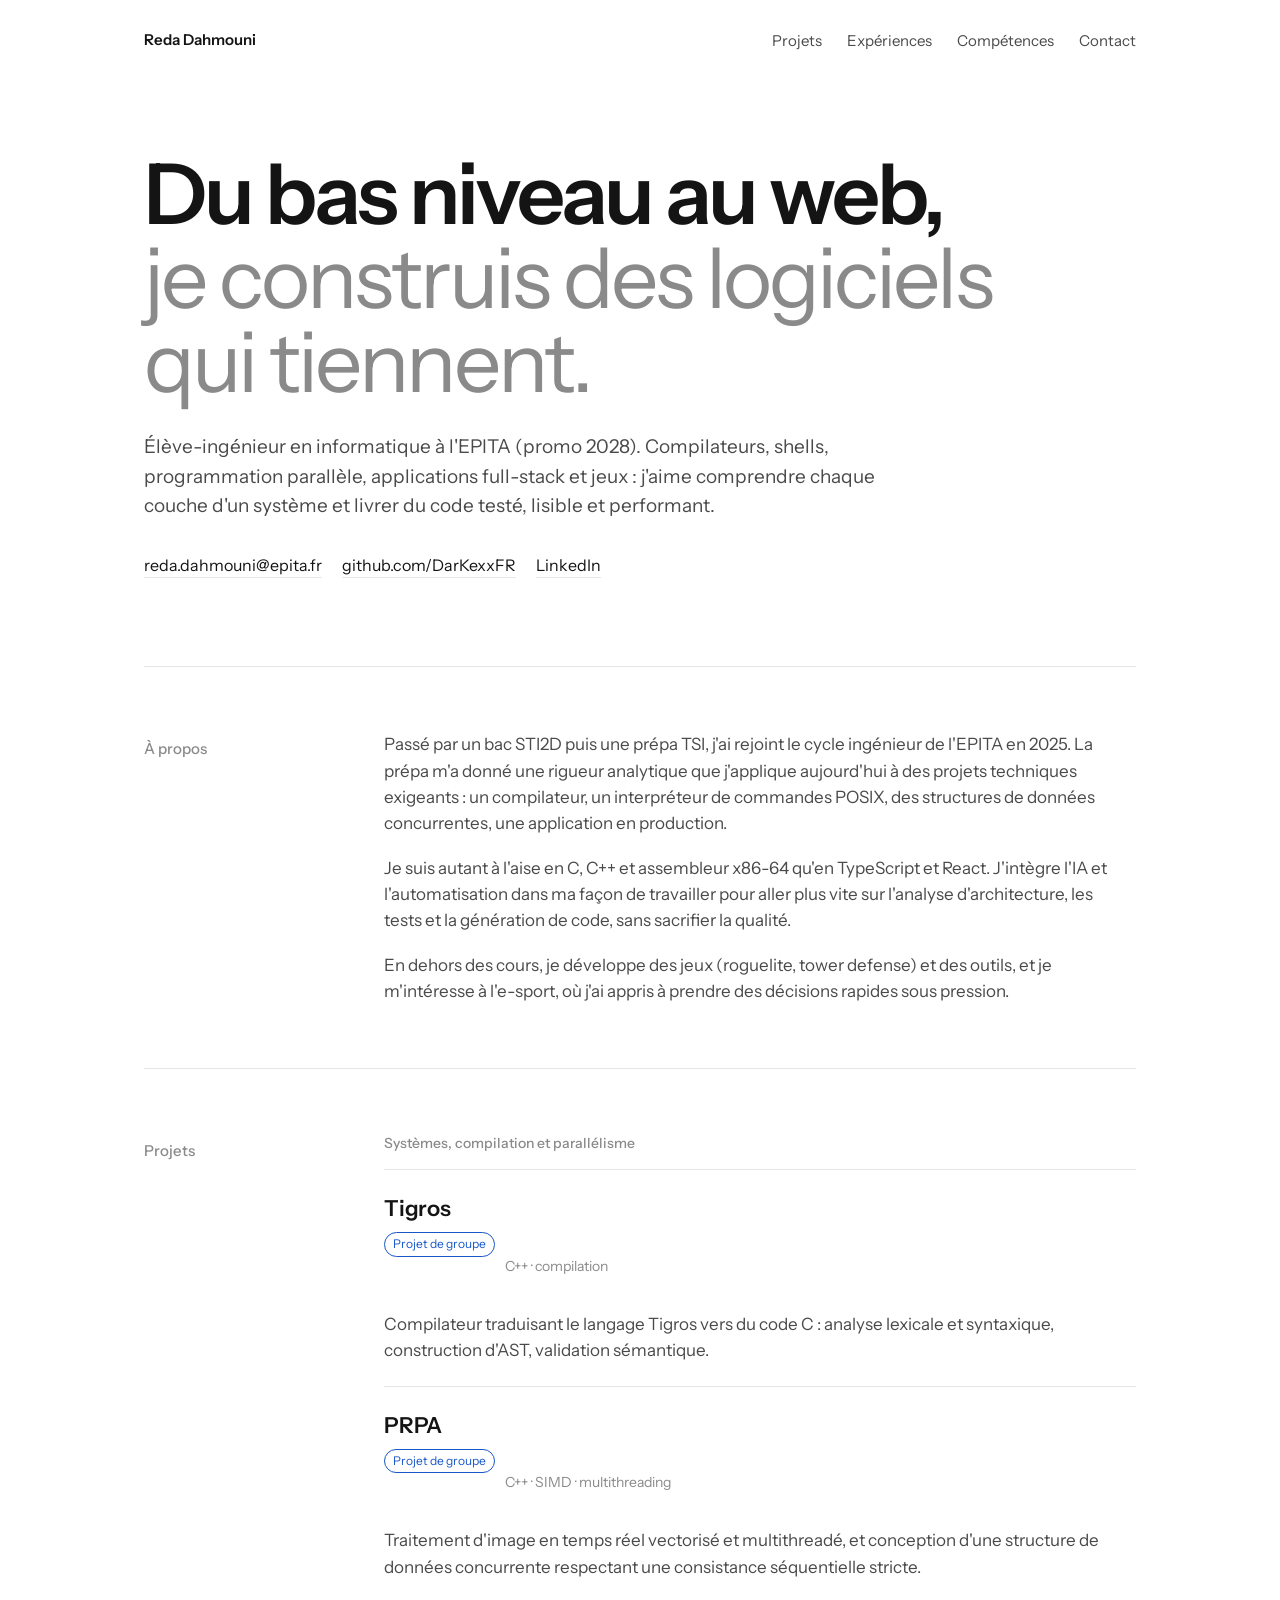
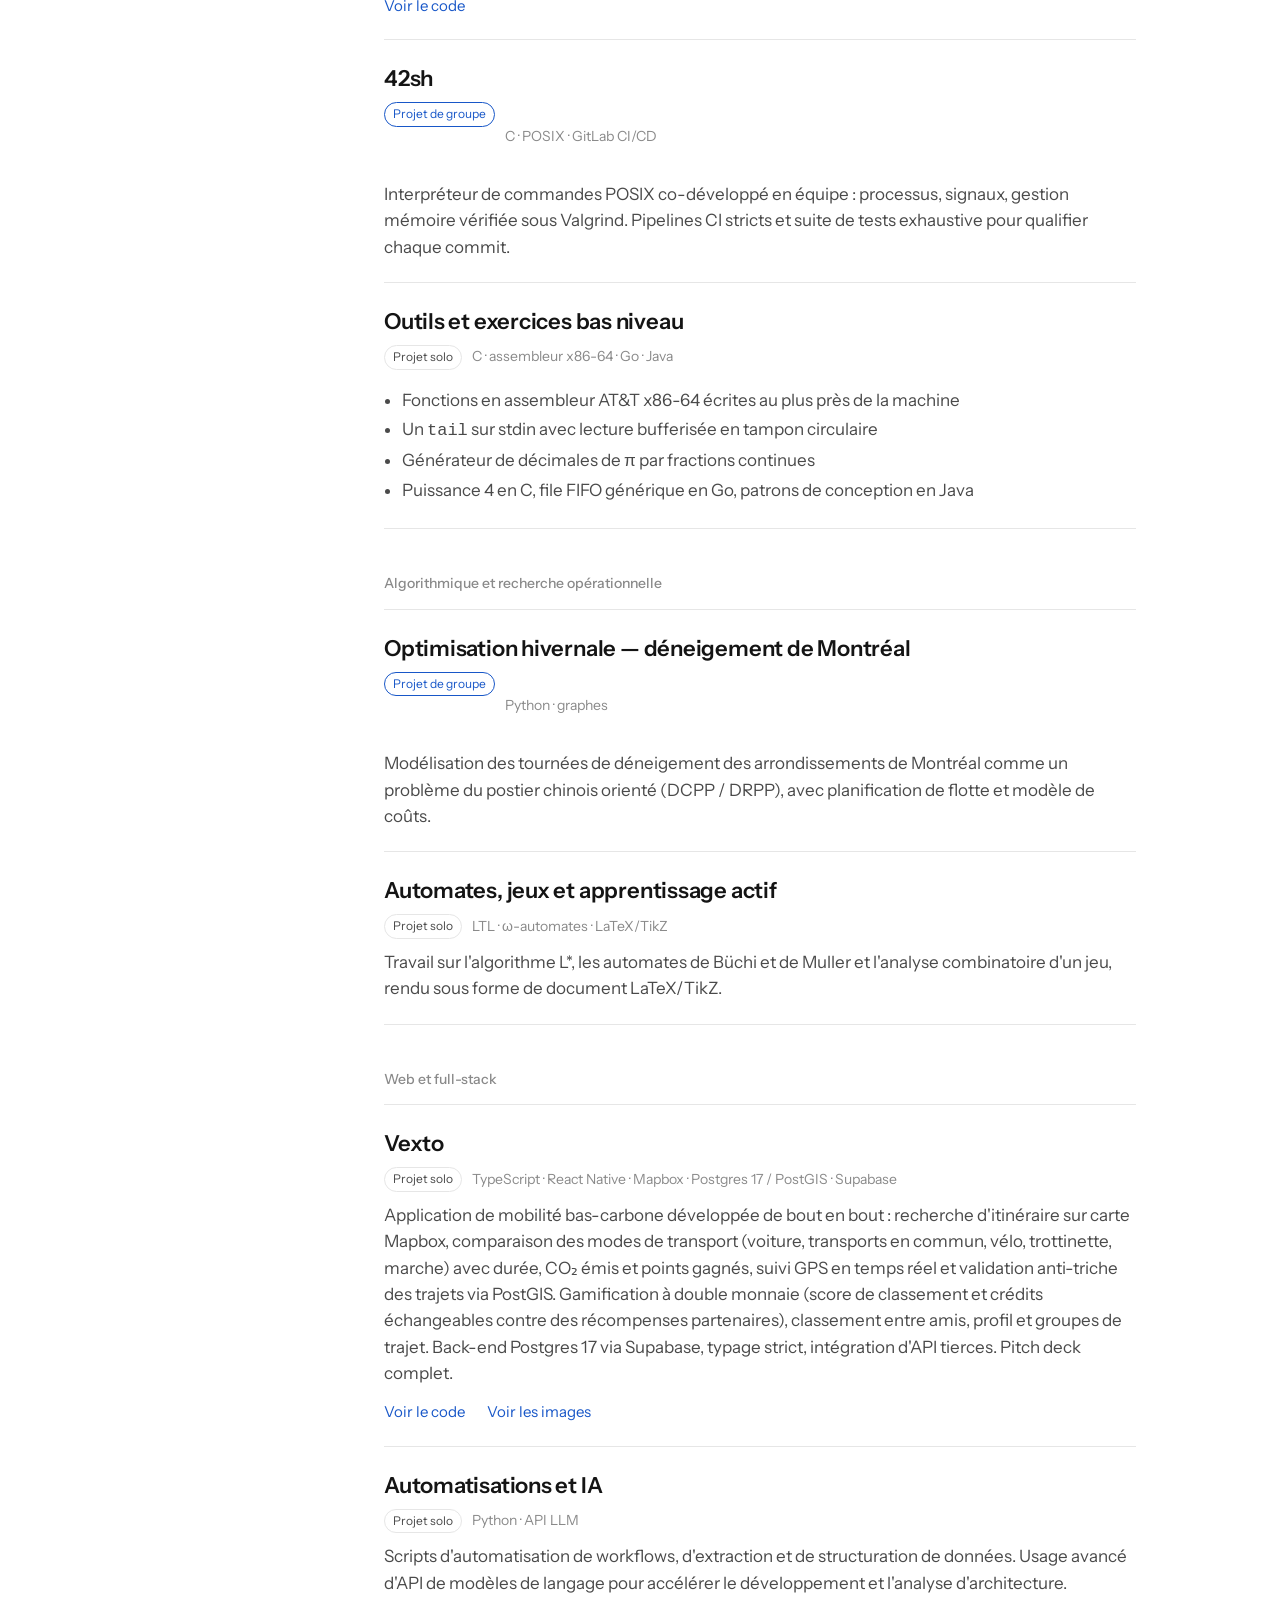
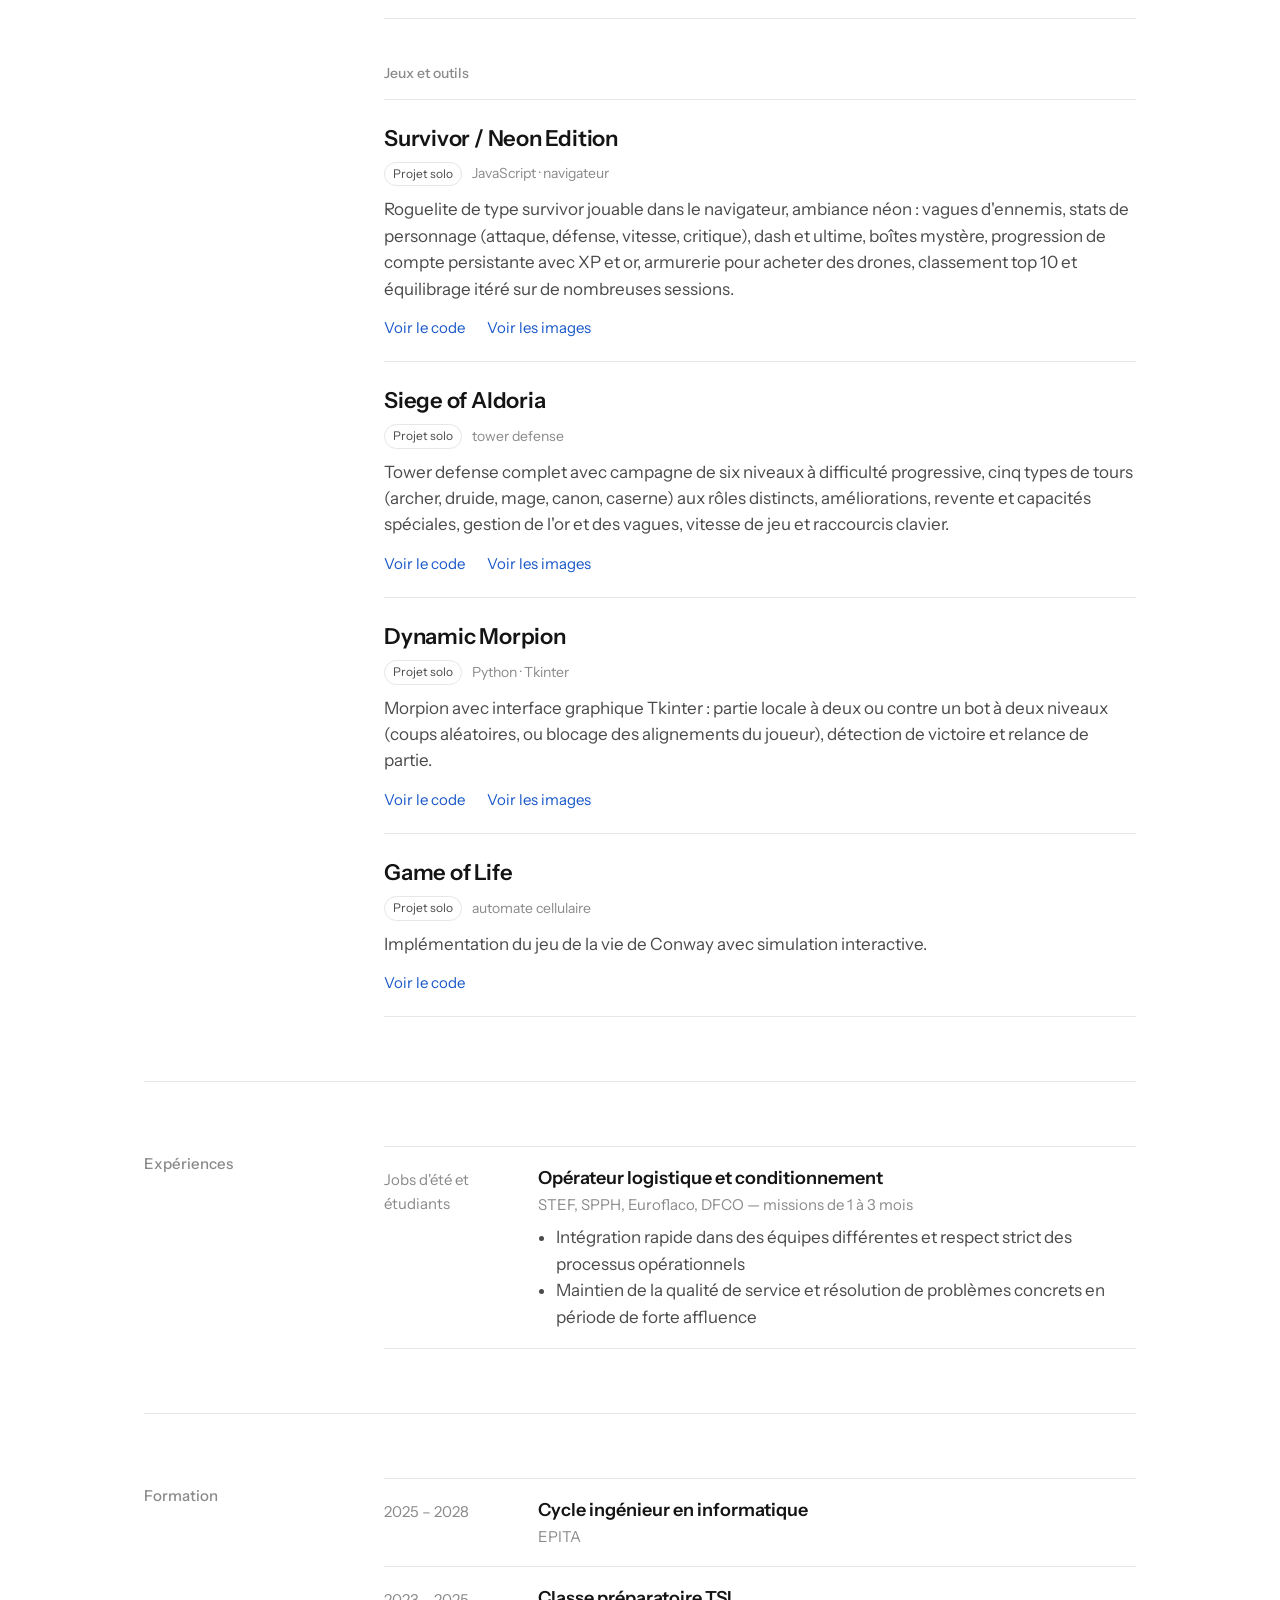
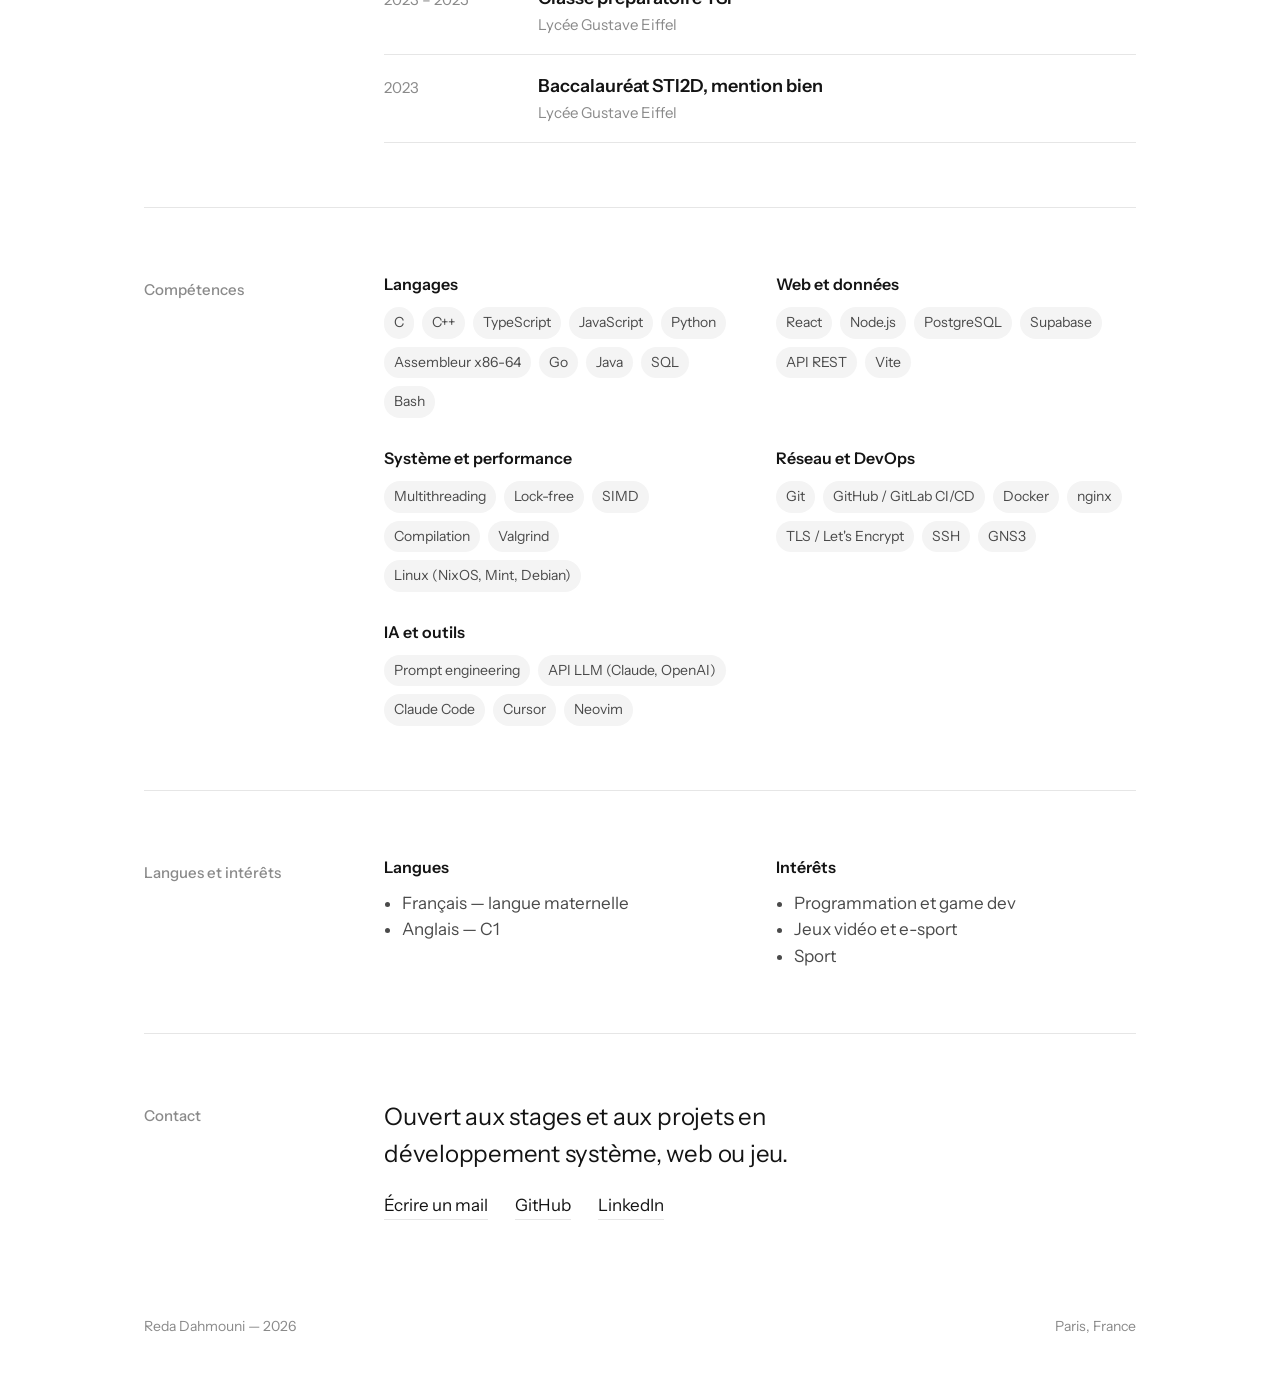
==== commit 557c0096: "fix text alignment" ====
--- a/index.html
+++ b/index.html
@@ -52,23 +52,23 @@
         <h3>Systèmes, compilation et parallélisme</h3>
 
         <div class="proj">
-          <div class="head"><h4>Tigros</h4><span class="meta"><span class="tag group">Projet de groupe</span><span class="stack">C++ · compilation</span></span></div>
+          <div class="head"><h4>Tigros</h4><div class="meta"><span class="tag group">Projet de groupe</span><span class="stack">C++ · compilation</span></div></div>
           <p>Compilateur traduisant le langage Tigros vers du code C : analyse lexicale et syntaxique, construction d'AST, validation sémantique.</p>
         </div>
 
         <div class="proj">
-          <div class="head"><h4>PRPA</h4><span class="meta"><span class="tag group">Projet de groupe</span><span class="stack">C++ · SIMD · multithreading</span></span></div>
+          <div class="head"><h4>PRPA</h4><div class="meta"><span class="tag group">Projet de groupe</span><span class="stack">C++ · SIMD · multithreading</span></div></div>
           <p>Traitement d'image en temps réel vectorisé et multithreadé, et conception d'une structure de données concurrente respectant une consistance séquentielle stricte.</p>
           <div class="link"><a href="https://github.com/DarKexxFR/PRPA" target="_blank" rel="noopener">Voir le code</a></div>
         </div>
 
         <div class="proj">
-          <div class="head"><h4>42sh</h4><span class="meta"><span class="tag group">Projet de groupe</span><span class="stack">C · POSIX · GitLab CI/CD</span></span></div>
+          <div class="head"><h4>42sh</h4><div class="meta"><span class="tag group">Projet de groupe</span><span class="stack">C · POSIX · GitLab CI/CD</span></div></div>
           <p>Interpréteur de commandes POSIX co-développé en équipe : processus, signaux, gestion mémoire vérifiée sous Valgrind. Pipelines CI stricts et suite de tests exhaustive pour qualifier chaque commit.</p>
         </div>
 
         <div class="proj">
-          <div class="head"><h4>Outils et exercices bas niveau</h4><span class="meta"><span class="tag solo">Projet solo</span><span class="stack">C · assembleur x86-64 · Go · Java</span></span></div>
+          <div class="head"><h4>Outils et exercices bas niveau</h4><div class="meta"><span class="tag solo">Projet solo</span><span class="stack">C · assembleur x86-64 · Go · Java</span></div></div>
           <ul>
             <li>Fonctions en assembleur AT&amp;T x86-64 écrites au plus près de la machine</li>
             <li>Un <code>tail</code> sur stdin avec lecture bufferisée en tampon circulaire</li>
@@ -82,12 +82,12 @@
         <h3>Algorithmique et recherche opérationnelle</h3>
 
         <div class="proj">
-          <div class="head"><h4>Optimisation hivernale — déneigement de Montréal</h4><span class="meta"><span class="tag group">Projet de groupe</span><span class="stack">Python · graphes</span></span></div>
+          <div class="head"><h4>Optimisation hivernale — déneigement de Montréal</h4><div class="meta"><span class="tag group">Projet de groupe</span><span class="stack">Python · graphes</span></div></div>
           <p>Modélisation des tournées de déneigement des arrondissements de Montréal comme un problème du postier chinois orienté (DCPP / DRPP), avec planification de flotte et modèle de coûts.</p>
         </div>
 
         <div class="proj">
-          <div class="head"><h4>Automates, jeux et apprentissage actif</h4><span class="meta"><span class="tag solo">Projet solo</span><span class="stack">LTL · ω-automates · LaTeX/TikZ</span></span></div>
+          <div class="head"><h4>Automates, jeux et apprentissage actif</h4><div class="meta"><span class="tag solo">Projet solo</span><span class="stack">LTL · ω-automates · LaTeX/TikZ</span></div></div>
           <p>Travail sur l'algorithme L*, les automates de Büchi et de Muller et l'analyse combinatoire d'un jeu, rendu sous forme de document LaTeX/TikZ.</p>
         </div>
       </div>
@@ -96,7 +96,7 @@
         <h3>Web et full-stack</h3>
 
         <div class="proj">
-          <div class="head"><h4>Vexto</h4><span class="meta"><span class="tag solo">Projet solo</span><span class="stack">TypeScript · React Native · Mapbox · Postgres 17 / PostGIS · Supabase</span></span></div>
+          <div class="head"><h4>Vexto</h4><div class="meta"><span class="tag solo">Projet solo</span><span class="stack">TypeScript · React Native · Mapbox · Postgres 17 / PostGIS · Supabase</span></div></div>
           <p>Application de mobilité bas-carbone développée de bout en bout : recherche d'itinéraire sur carte Mapbox, comparaison des modes de transport (voiture, transports en commun, vélo, trottinette, marche) avec durée, CO₂ émis et points gagnés, suivi GPS en temps réel et validation anti-triche des trajets via PostGIS. Gamification à double monnaie (score de classement et crédits échangeables contre des récompenses partenaires), classement entre amis, profil et groupes de trajet. Back-end Postgres 17 via Supabase, typage strict, intégration d'API tierces. Pitch deck complet.</p>
           <div class="actions">
           <div class="link"><a href="https://github.com/DarKexxFR/Vexto" target="_blank" rel="noopener">Voir le code</a></div>
@@ -119,7 +119,7 @@
         </div>
 
         <div class="proj">
-          <div class="head"><h4>Automatisations et IA</h4><span class="meta"><span class="tag solo">Projet solo</span><span class="stack">Python · API LLM</span></span></div>
+          <div class="head"><h4>Automatisations et IA</h4><div class="meta"><span class="tag solo">Projet solo</span><span class="stack">Python · API LLM</span></div></div>
           <p>Scripts d'automatisation de workflows, d'extraction et de structuration de données. Usage avancé d'API de modèles de langage pour accélérer le développement et l'analyse d'architecture.</p>
         </div>
       </div>
@@ -128,7 +128,7 @@
         <h3>Jeux et outils</h3>
 
         <div class="proj">
-          <div class="head"><h4>Survivor / Neon Edition</h4><span class="meta"><span class="tag solo">Projet solo</span><span class="stack">JavaScript · navigateur</span></span></div>
+          <div class="head"><h4>Survivor / Neon Edition</h4><div class="meta"><span class="tag solo">Projet solo</span><span class="stack">JavaScript · navigateur</span></div></div>
           <p>Roguelite de type survivor jouable dans le navigateur, ambiance néon : vagues d'ennemis, stats de personnage (attaque, défense, vitesse, critique), dash et ultime, boîtes mystère, progression de compte persistante avec XP et or, armurerie pour acheter des drones, classement top 10 et équilibrage itéré sur de nombreuses sessions.</p>
           <div class="actions">
           <div class="link"><a href="https://github.com/DarKexxFR/2D-Game" target="_blank" rel="noopener">Voir le code</a></div>
@@ -150,7 +150,7 @@
         </div>
 
         <div class="proj">
-          <div class="head"><h4>Siege of Aldoria</h4><span class="meta"><span class="tag solo">Projet solo</span><span class="stack">tower defense</span></span></div>
+          <div class="head"><h4>Siege of Aldoria</h4><div class="meta"><span class="tag solo">Projet solo</span><span class="stack">tower defense</span></div></div>
           <p>Tower defense complet avec campagne de six niveaux à difficulté progressive, cinq types de tours (archer, druide, mage, canon, caserne) aux rôles distincts, améliorations, revente et capacités spéciales, gestion de l'or et des vagues, vitesse de jeu et raccourcis clavier.</p>
           <div class="actions">
           <div class="link"><a href="https://github.com/DarKexxFR/Siege-of-Aldoria-Tower-Defense" target="_blank" rel="noopener">Voir le code</a></div>
@@ -170,7 +170,7 @@
         </div>
 
         <div class="proj">
-          <div class="head"><h4>Dynamic Morpion</h4><span class="meta"><span class="tag solo">Projet solo</span><span class="stack">Python · Tkinter</span></span></div>
+          <div class="head"><h4>Dynamic Morpion</h4><div class="meta"><span class="tag solo">Projet solo</span><span class="stack">Python · Tkinter</span></div></div>
           <p>Morpion avec interface graphique Tkinter : partie locale à deux ou contre un bot à deux niveaux (coups aléatoires, ou blocage des alignements du joueur), détection de victoire et relance de partie.</p>
           <div class="actions">
           <div class="link"><a href="https://github.com/DarKexxFR/Dynamic-Morpion" target="_blank" rel="noopener">Voir le code</a></div>
@@ -190,7 +190,7 @@
         </div>
 
         <div class="proj">
-          <div class="head"><h4>Game of Life</h4><span class="meta"><span class="tag solo">Projet solo</span><span class="stack">automate cellulaire</span></span></div>
+          <div class="head"><h4>Game of Life</h4><div class="meta"><span class="tag solo">Projet solo</span><span class="stack">automate cellulaire</span></div></div>
           <p>Implémentation du jeu de la vie de Conway avec simulation interactive.</p>
           <div class="link"><a href="https://github.com/DarKexxFR/game-of-life" target="_blank" rel="noopener">Voir le code</a></div>
         </div>
@@ -246,7 +246,7 @@
       <div>
         <h4>Langages</h4>
         <div class="chips">
-          <span class="chip hi">C</span><span class="chip hi">C++</span><span class="chip hi">TypeScript</span>
+          <span class="chip">C</span><span class="chip">C++</span><span class="chip">TypeScript</span>
           <span class="chip">JavaScript</span><span class="chip">Python</span><span class="chip">Assembleur x86-64</span>
           <span class="chip">Go</span><span class="chip">Java</span><span class="chip">SQL</span><span class="chip">Bash</span>
         </div>
--- a/style.css
+++ b/style.css
@@ -61,9 +61,9 @@
   .group > h3{font-size:14px; font-weight:500; color:var(--ink-3); margin:0 0 14px}
   .proj{display:grid; grid-template-columns:1fr; gap:6px; padding:22px 0; border-top:1px solid var(--rule)}
   .proj:last-child{border-bottom:1px solid var(--rule)}
-  .proj .head{display:flex; justify-content:space-between; align-items:baseline; gap:16px; flex-wrap:wrap}
+  .proj .head{display:flex; flex-direction:column; gap:6px}
   .proj h4{font-size:22px; font-weight:600; margin:0; letter-spacing:-0.01em}
-  .proj .meta{display:flex; align-items:center; gap:10px; flex-wrap:wrap}
+  .proj .meta{display:flex; align-items:center; gap:10px; flex-wrap:wrap; font-size:14px}
   .proj .stack{font-size:14px; color:var(--ink-3)}
   .tag{font-size:12px; padding:2px 8px; border-radius:999px; border:1px solid var(--rule); color:var(--ink-2); white-space:nowrap}
   .tag.group{border-color:var(--accent); color:var(--accent)}
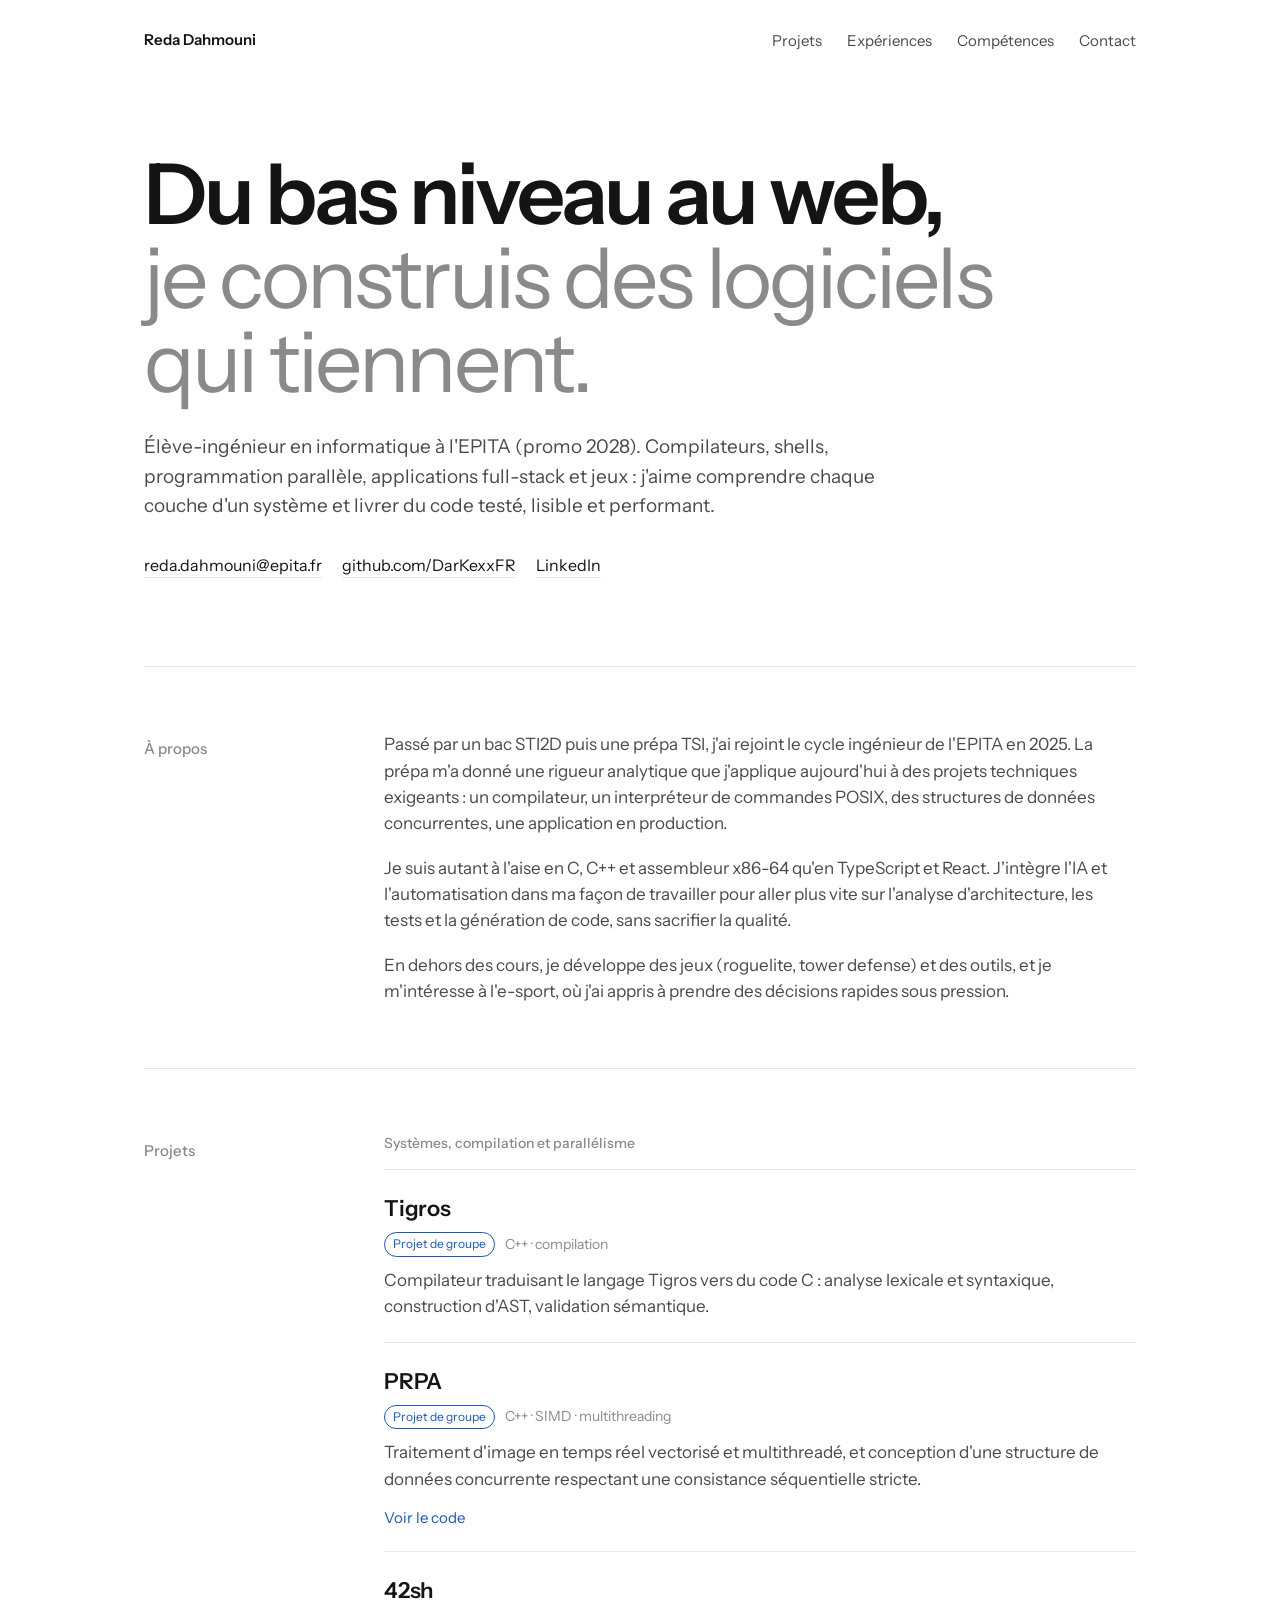
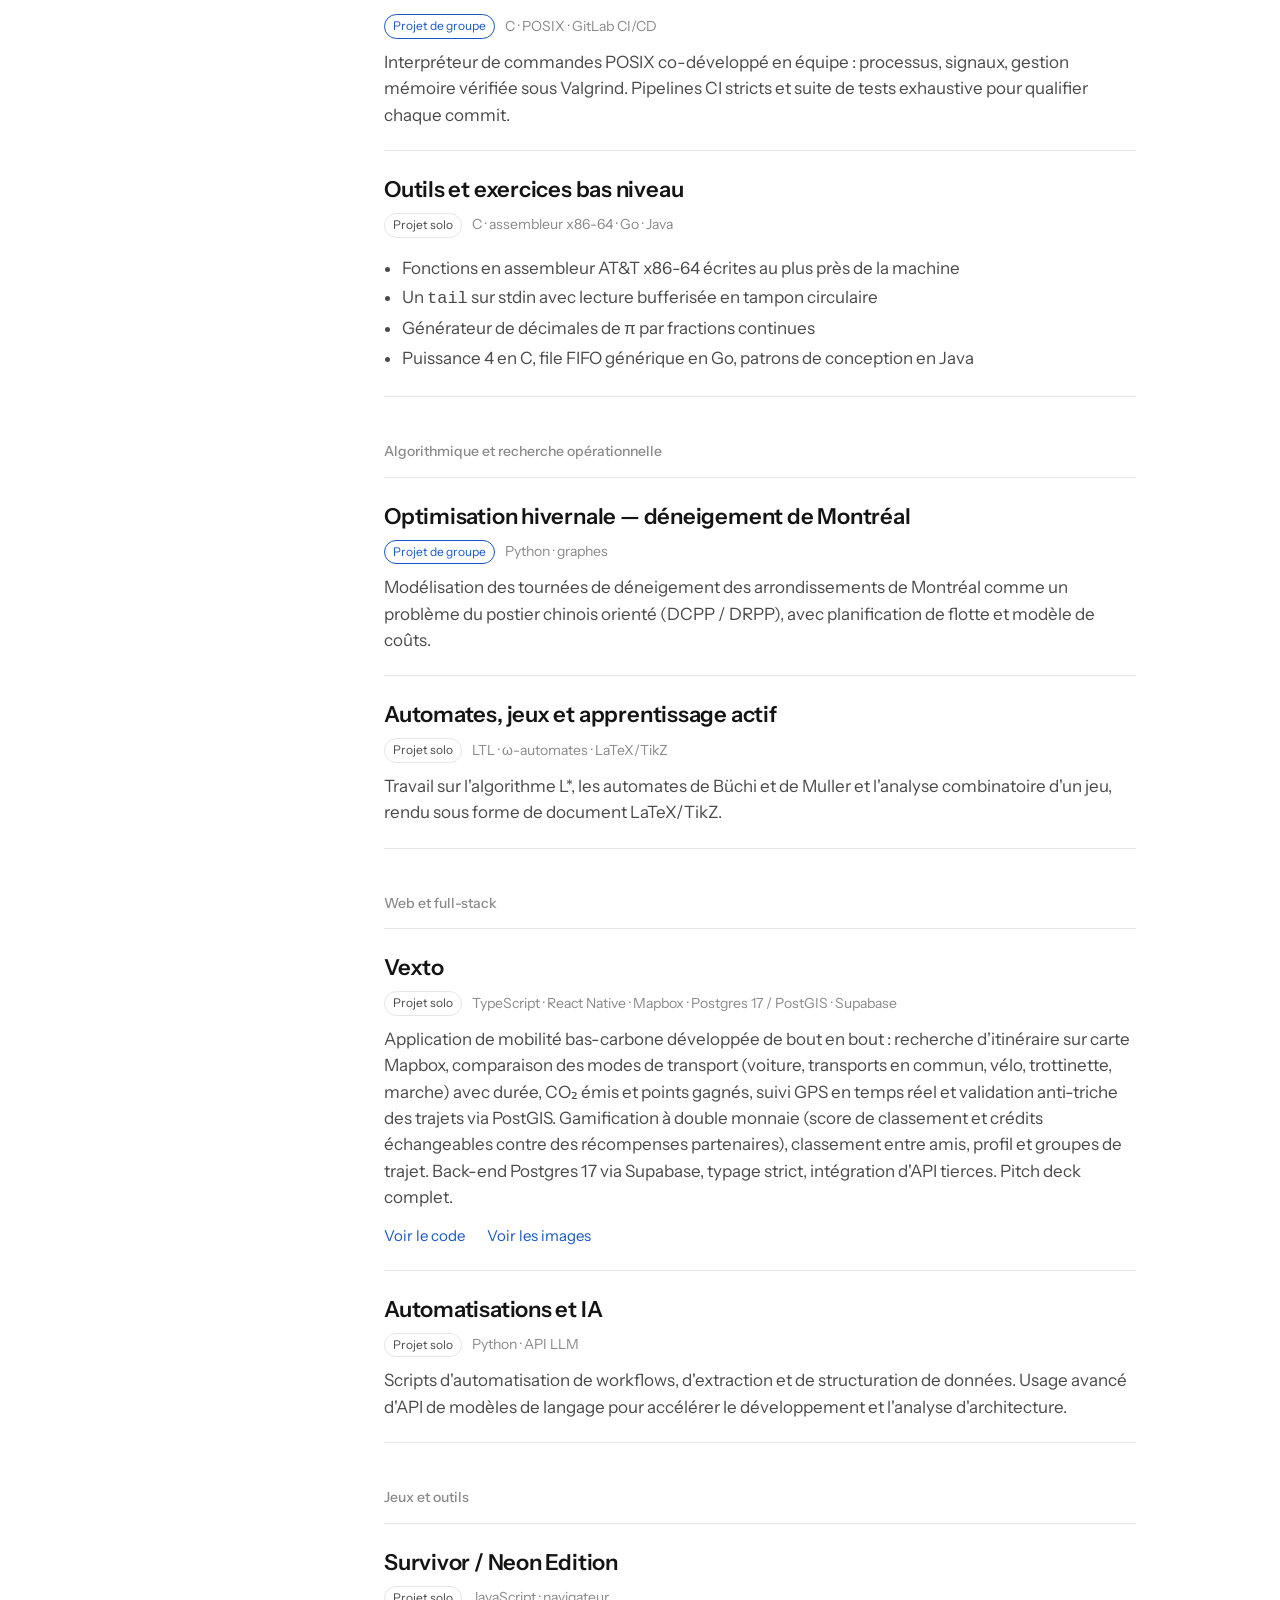
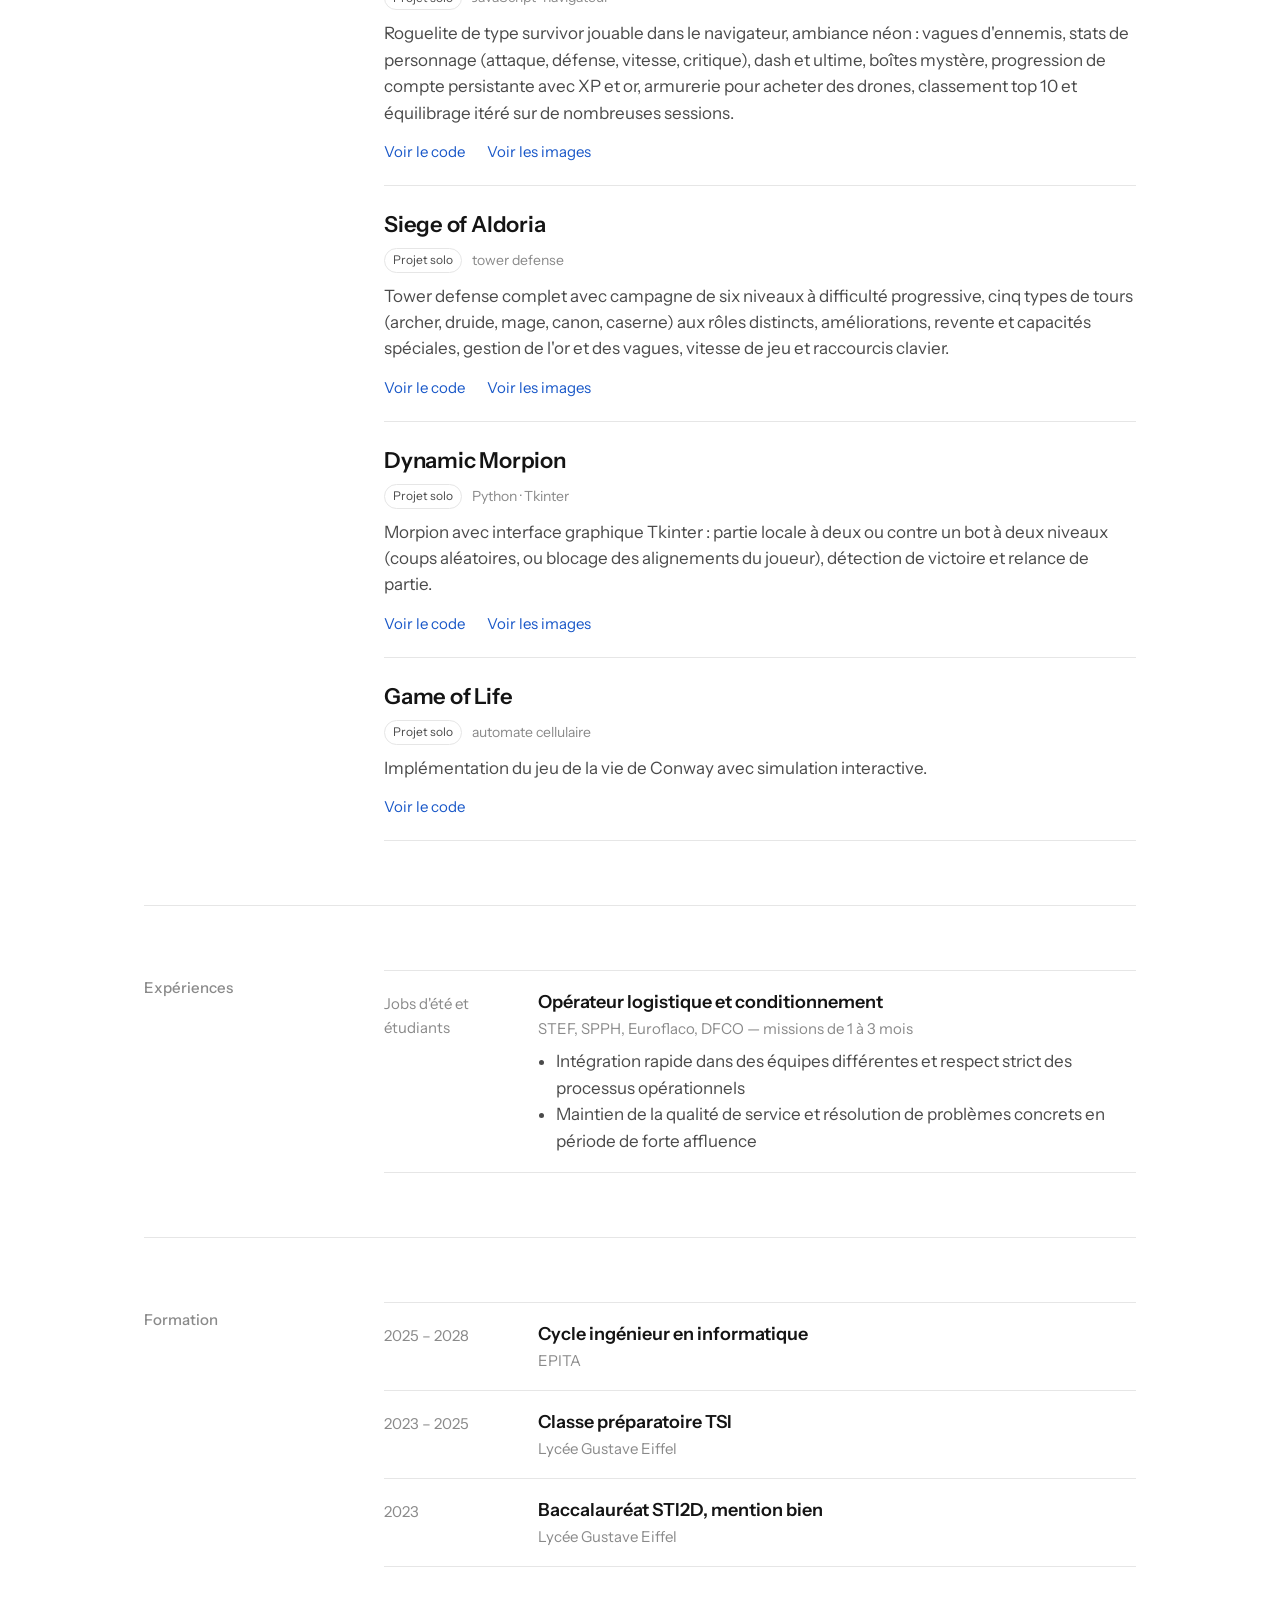
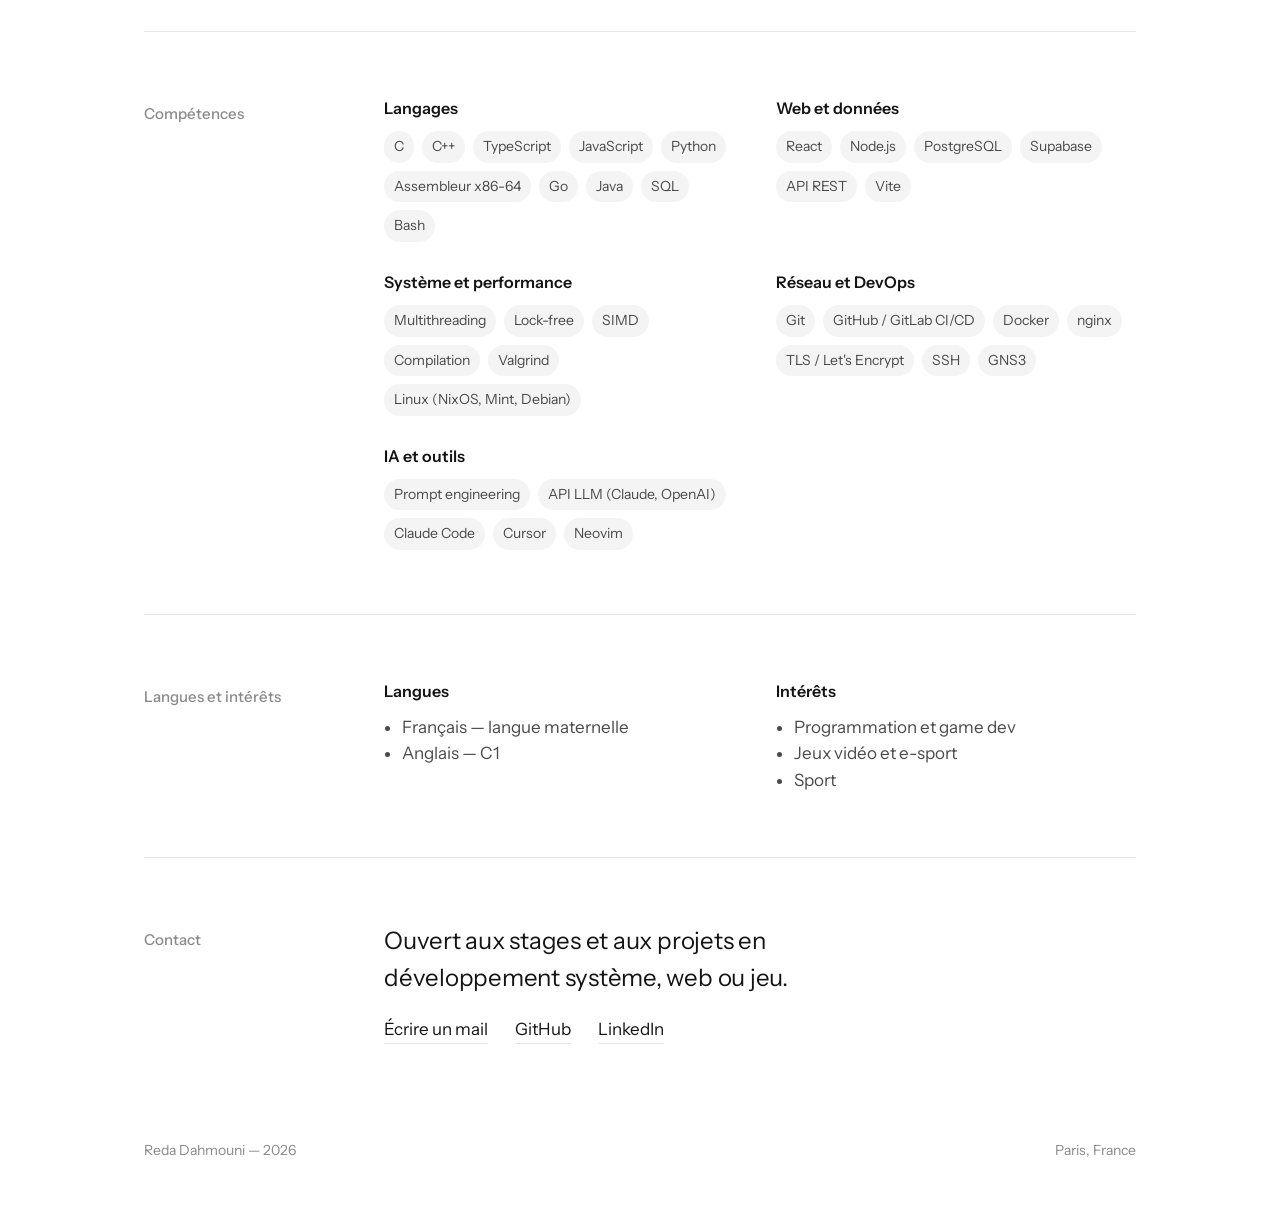
==== commit baf4da3b: "Fix Color and alignment" ====
--- a/index.html
+++ b/index.html
@@ -52,18 +52,18 @@
         <h3>Systèmes, compilation et parallélisme</h3>
 
         <div class="proj">
-          <div class="head"><h4>Tigros</h4><div class="meta"><span class="tag group">Projet de groupe</span><span class="stack">C++ · compilation</span></div></div>
+          <div class="head"><h4>Tigros</h4><div class="meta"><span class="tag team">Projet de groupe</span><span class="stack">C++ · compilation</span></div></div>
           <p>Compilateur traduisant le langage Tigros vers du code C : analyse lexicale et syntaxique, construction d'AST, validation sémantique.</p>
         </div>
 
         <div class="proj">
-          <div class="head"><h4>PRPA</h4><div class="meta"><span class="tag group">Projet de groupe</span><span class="stack">C++ · SIMD · multithreading</span></div></div>
+          <div class="head"><h4>PRPA</h4><div class="meta"><span class="tag team">Projet de groupe</span><span class="stack">C++ · SIMD · multithreading</span></div></div>
           <p>Traitement d'image en temps réel vectorisé et multithreadé, et conception d'une structure de données concurrente respectant une consistance séquentielle stricte.</p>
           <div class="link"><a href="https://github.com/DarKexxFR/PRPA" target="_blank" rel="noopener">Voir le code</a></div>
         </div>
 
         <div class="proj">
-          <div class="head"><h4>42sh</h4><div class="meta"><span class="tag group">Projet de groupe</span><span class="stack">C · POSIX · GitLab CI/CD</span></div></div>
+          <div class="head"><h4>42sh</h4><div class="meta"><span class="tag team">Projet de groupe</span><span class="stack">C · POSIX · GitLab CI/CD</span></div></div>
           <p>Interpréteur de commandes POSIX co-développé en équipe : processus, signaux, gestion mémoire vérifiée sous Valgrind. Pipelines CI stricts et suite de tests exhaustive pour qualifier chaque commit.</p>
         </div>
 
@@ -82,7 +82,7 @@
         <h3>Algorithmique et recherche opérationnelle</h3>
 
         <div class="proj">
-          <div class="head"><h4>Optimisation hivernale — déneigement de Montréal</h4><div class="meta"><span class="tag group">Projet de groupe</span><span class="stack">Python · graphes</span></div></div>
+          <div class="head"><h4>Optimisation hivernale — déneigement de Montréal</h4><div class="meta"><span class="tag team">Projet de groupe</span><span class="stack">Python · graphes</span></div></div>
           <p>Modélisation des tournées de déneigement des arrondissements de Montréal comme un problème du postier chinois orienté (DCPP / DRPP), avec planification de flotte et modèle de coûts.</p>
         </div>
 
--- a/style.css
+++ b/style.css
@@ -66,7 +66,7 @@
   .proj .meta{display:flex; align-items:center; gap:10px; flex-wrap:wrap; font-size:14px}
   .proj .stack{font-size:14px; color:var(--ink-3)}
   .tag{font-size:12px; padding:2px 8px; border-radius:999px; border:1px solid var(--rule); color:var(--ink-2); white-space:nowrap}
-  .tag.group{border-color:var(--accent); color:var(--accent)}
+  .tag.team{border-color:var(--accent); color:var(--accent)}
   .proj p{margin:4px 0 0; color:var(--ink-2); max-width:72ch}
   .proj .actions{margin-top:8px}
   .proj ul{margin:8px 0 0; padding-left:18px; color:var(--ink-2); max-width:72ch}
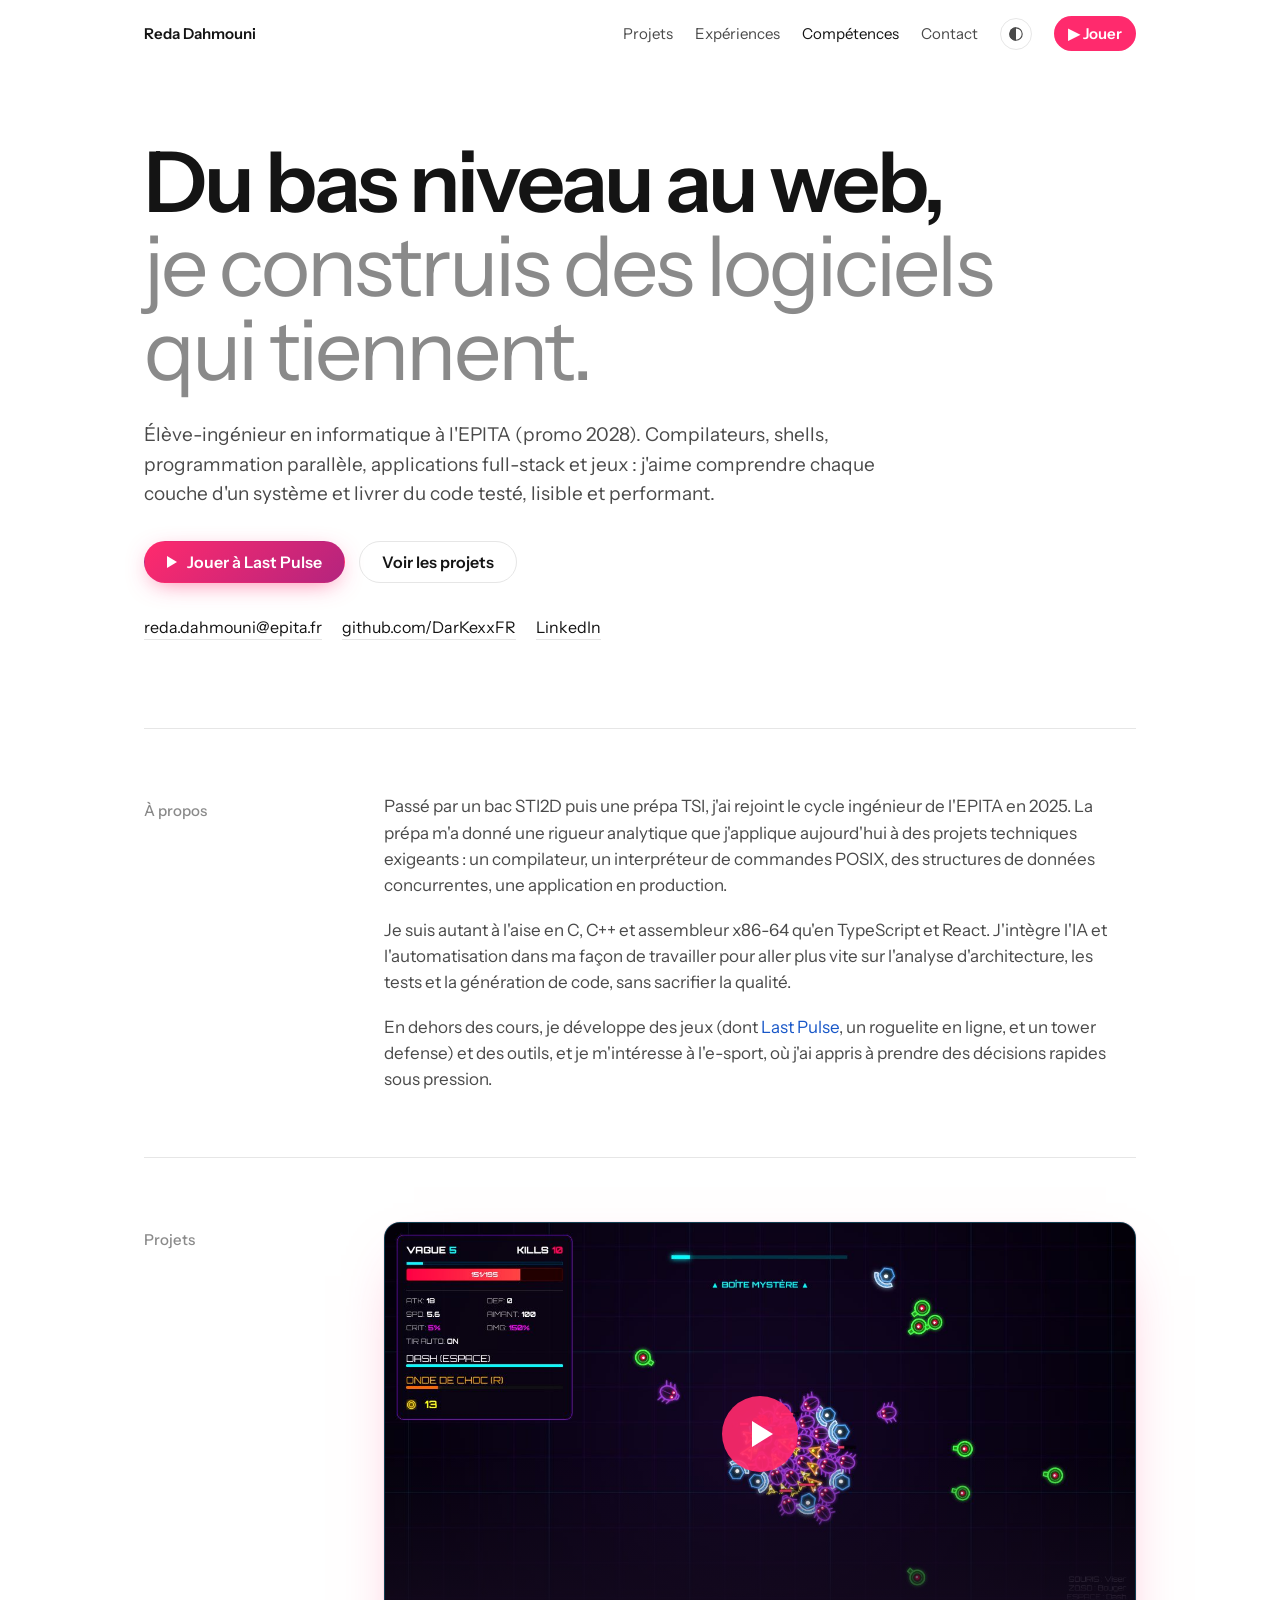
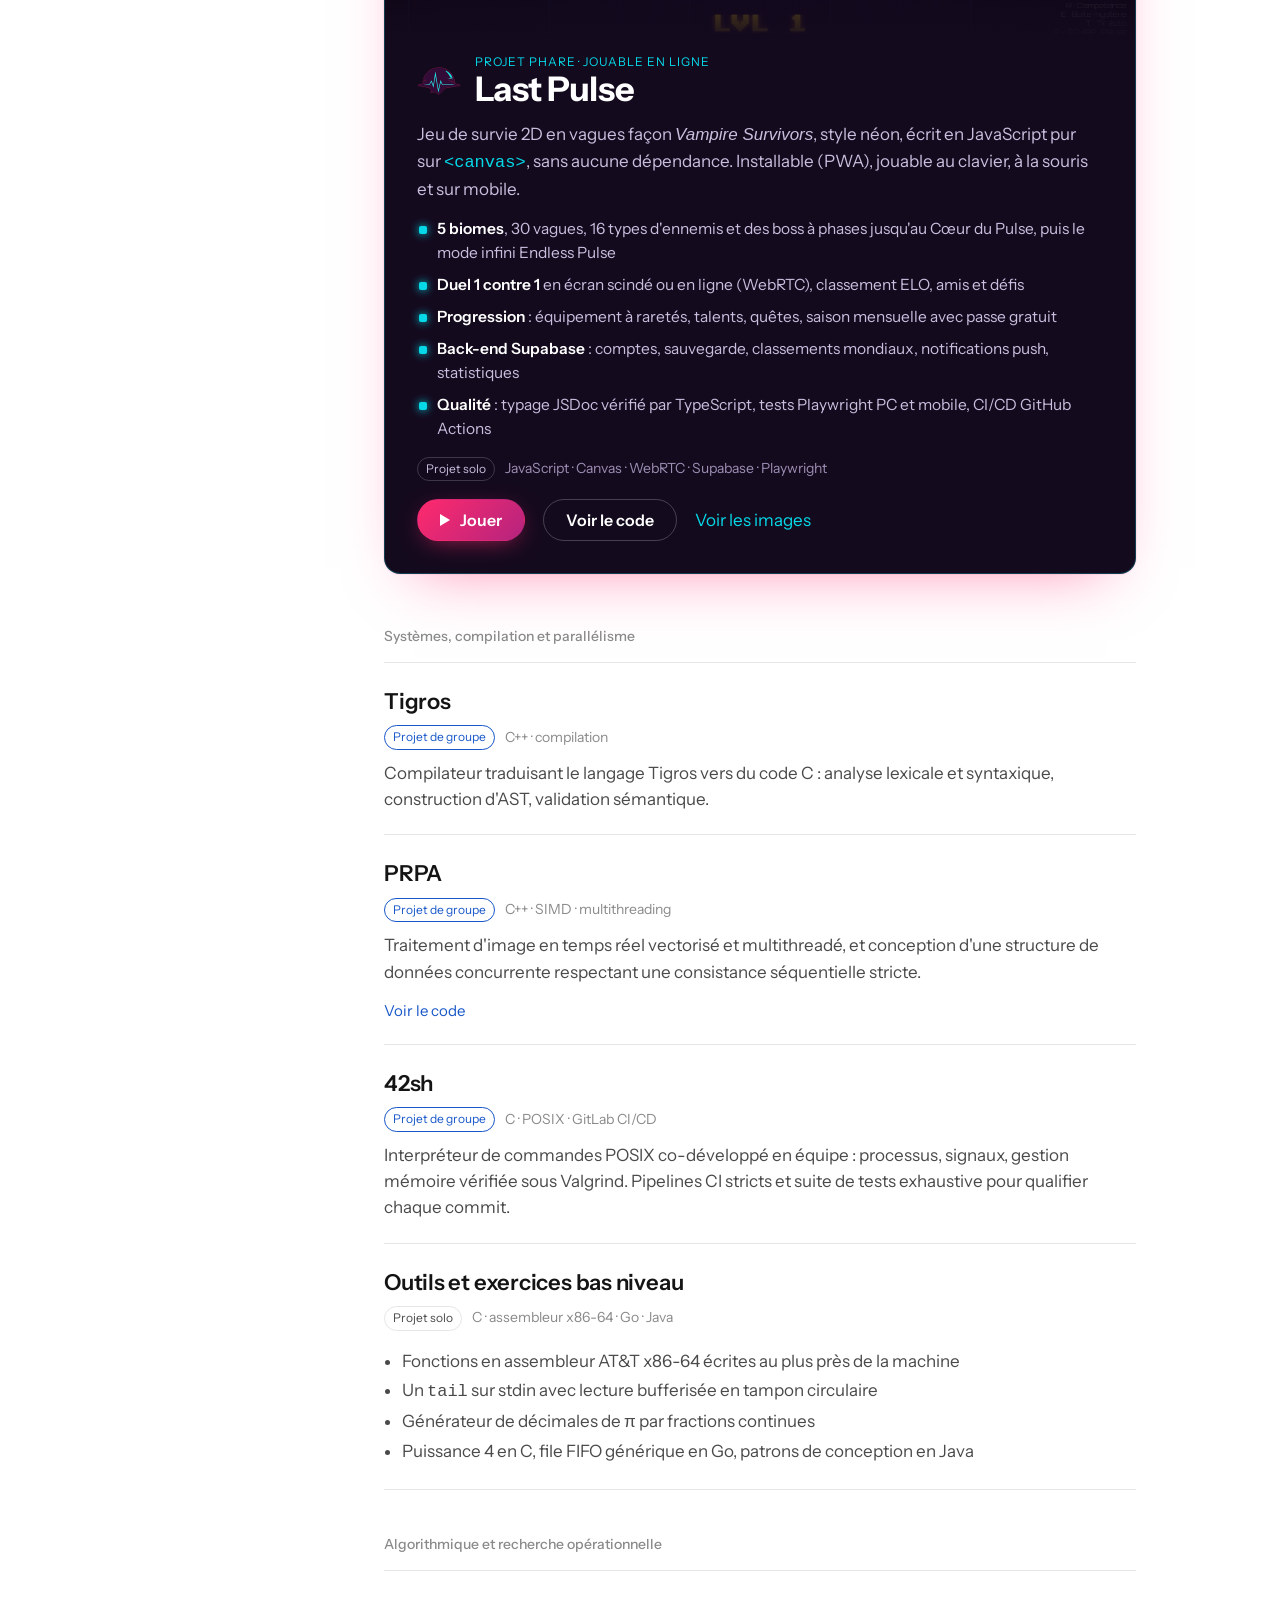
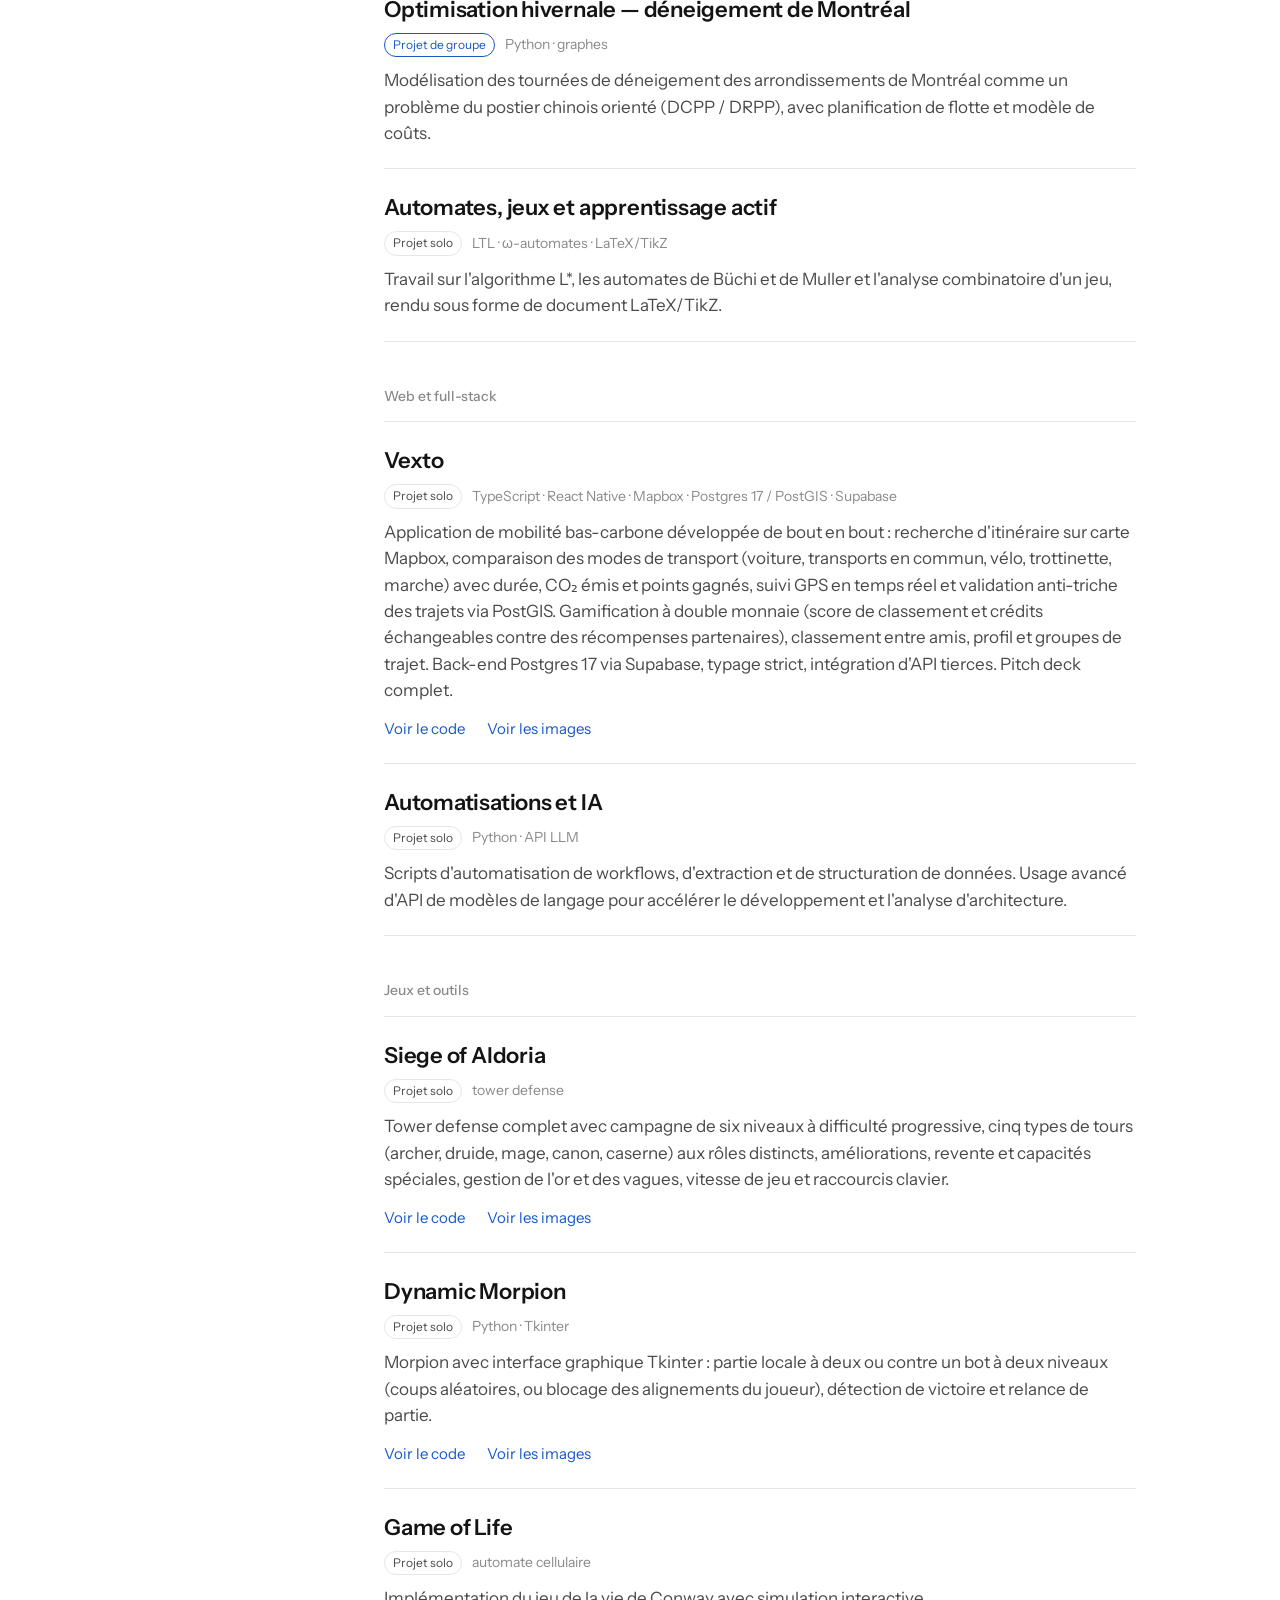
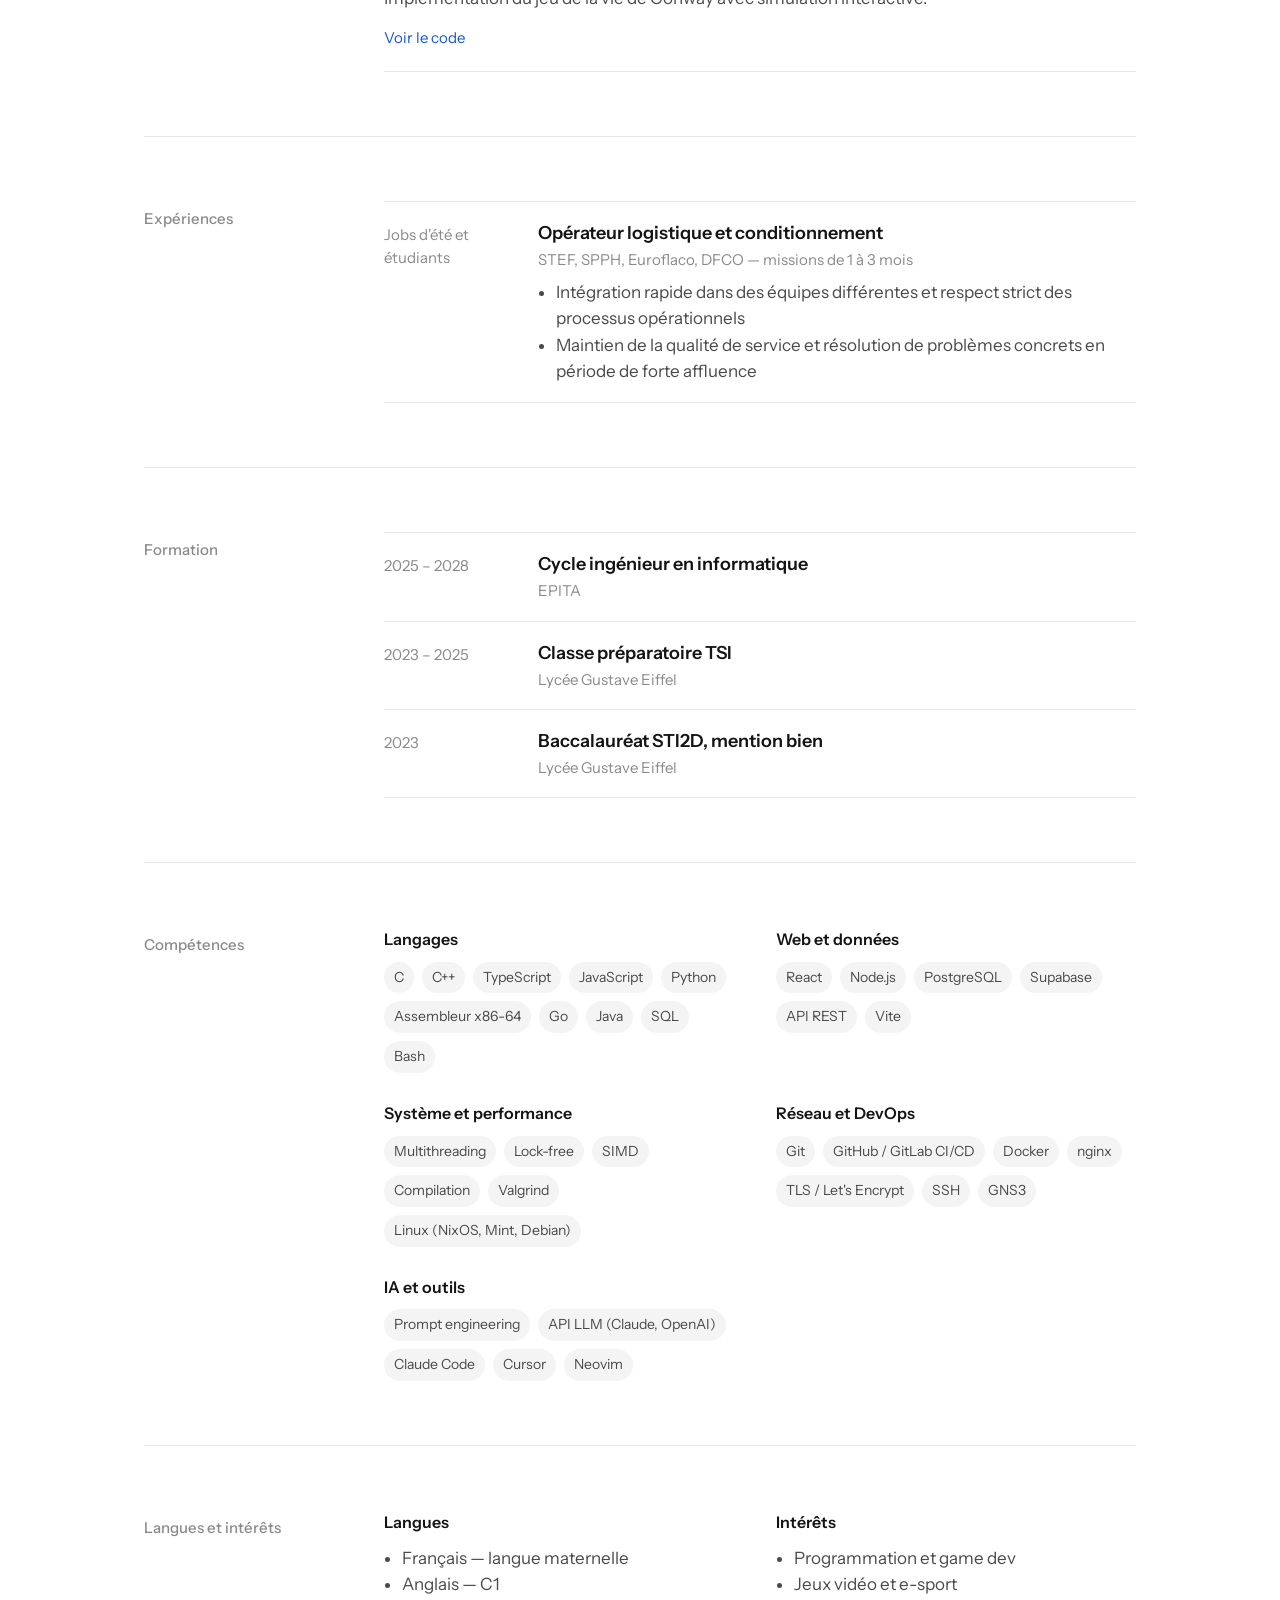
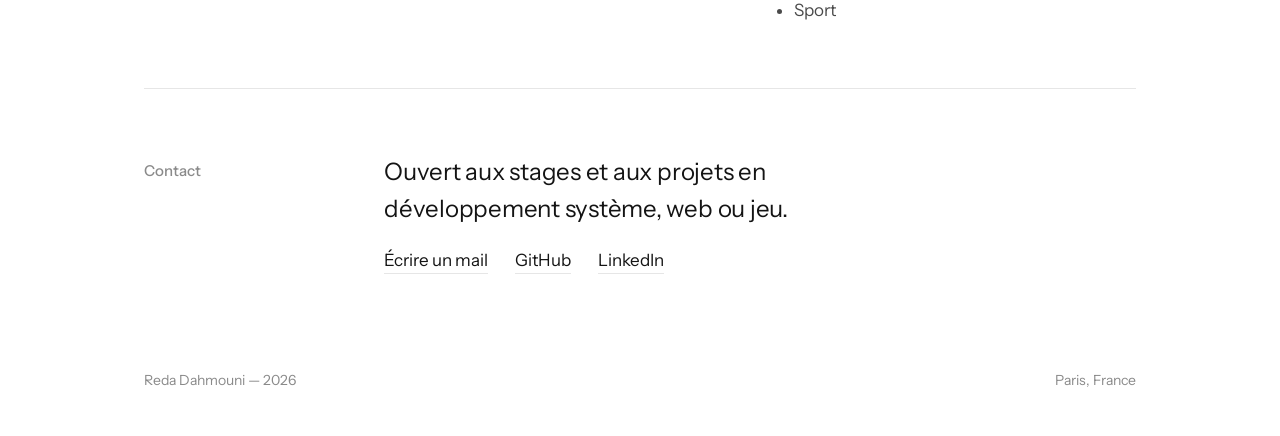
==== commit e3b61d24: "Refonte du portfolio et bouton Jouer pour Last Pulse - Carte Last Pulse mise en avant (capture, poin" ====
--- a/index.html
+++ b/index.html
@@ -4,27 +4,43 @@
 <meta charset="utf-8">
 <meta name="viewport" content="width=device-width, initial-scale=1">
 <title>Reda Dahmouni — Élève-ingénieur en informatique</title>
+<meta name="description" content="Portfolio de Reda Dahmouni, élève-ingénieur à l'EPITA : systèmes, compilation, web full-stack et jeux, dont Last Pulse, jouable en ligne.">
+<meta name="theme-color" content="#121212">
+<meta property="og:title" content="Reda Dahmouni — Élève-ingénieur en informatique">
+<meta property="og:description" content="Systèmes, compilation, web full-stack et jeux. Jouez à Last Pulse depuis le portfolio.">
+<meta property="og:image" content="https://darkexxfr.github.io/img/last-pulse-partie.jpg">
+<script>try{var t=localStorage.getItem('theme');if(t)document.documentElement.dataset.theme=t}catch(e){}</script>
 <link rel="preconnect" href="https://fonts.googleapis.com">
 <link rel="preconnect" href="https://fonts.gstatic.com" crossorigin>
 <link href="https://fonts.googleapis.com/css2?family=Instrument+Sans:ital,wght@0,400;0,500;0,600;0,700;1,400&display=swap" rel="stylesheet">
 <link rel="stylesheet" href="style.css">
 </head>
 <body>
+<header class="top">
+  <div class="wrap bar">
+    <a class="brand" href="#">Reda Dahmouni</a>
+    <nav>
+      <a href="#projets">Projets</a>
+      <a href="#experiences">Expériences</a>
+      <a href="#competences">Compétences</a>
+      <a href="#contact">Contact</a>
+      <button class="theme" type="button" aria-label="Changer de thème" title="Changer de thème">
+        <svg viewBox="0 0 24 24" width="18" height="18" aria-hidden="true"><path fill="currentColor" d="M12 3a9 9 0 1 0 0 18V3z"/><circle cx="12" cy="12" r="8.25" fill="none" stroke="currentColor" stroke-width="1.5"/></svg>
+      </button>
+      <a class="nav-play" href="https://last-pulse.com" target="_blank" rel="noopener">▶ Jouer</a>
+    </nav>
+  </div>
+</header>
+
 <div class="wrap">
-
-<header class="top">
-  <a class="brand" href="#">Reda Dahmouni</a>
-  <nav>
-    <a href="#projets">Projets</a>
-    <a href="#experiences">Expériences</a>
-    <a href="#competences">Compétences</a>
-    <a href="#contact">Contact</a>
-  </nav>
-</header>
 
 <div class="hero">
   <h1>Du bas niveau au web,<span>je construis des logiciels qui tiennent.</span></h1>
   <p>Élève-ingénieur en informatique à l'EPITA (promo 2028). Compilateurs, shells, programmation parallèle, applications full-stack et jeux : j'aime comprendre chaque couche d'un système et livrer du code testé, lisible et performant.</p>
+  <div class="cta">
+    <a class="btn-play" href="https://last-pulse.com" target="_blank" rel="noopener"><span class="tri" aria-hidden="true"></span>Jouer à Last Pulse</a>
+    <a class="btn-ghost" href="#projets">Voir les projets</a>
+  </div>
   <div class="links">
     <a href="mailto:reda.dahmouni@epita.fr">reda.dahmouni@epita.fr</a>
     <a href="https://github.com/DarKexxFR" target="_blank" rel="noopener">github.com/DarKexxFR</a>
@@ -38,7 +54,7 @@
     <div class="prose">
       <p>Passé par un bac STI2D puis une prépa TSI, j'ai rejoint le cycle ingénieur de l'EPITA en 2025. La prépa m'a donné une rigueur analytique que j'applique aujourd'hui à des projets techniques exigeants : un compilateur, un interpréteur de commandes POSIX, des structures de données concurrentes, une application en production.</p>
       <p>Je suis autant à l'aise en C, C++ et assembleur x86-64 qu'en TypeScript et React. J'intègre l'IA et l'automatisation dans ma façon de travailler pour aller plus vite sur l'analyse d'architecture, les tests et la génération de code, sans sacrifier la qualité.</p>
-      <p>En dehors des cours, je développe des jeux (roguelite, tower defense) et des outils, et je m'intéresse à l'e-sport, où j'ai appris à prendre des décisions rapides sous pression.</p>
+      <p>En dehors des cours, je développe des jeux (dont <a href="https://last-pulse.com" target="_blank" rel="noopener">Last Pulse</a>, un roguelite en ligne, et un tower defense) et des outils, et je m'intéresse à l'e-sport, où j'ai appris à prendre des décisions rapides sous pression.</p>
     </div>
   </div>
 </section>
@@ -47,6 +63,49 @@
   <div class="grid">
     <h2>Projets</h2>
     <div>
+
+      <article class="feature" id="last-pulse">
+        <a class="feature-shot" href="https://last-pulse.com" target="_blank" rel="noopener" aria-label="Jouer à Last Pulse">
+          <img src="img/last-pulse-partie.jpg" width="1280" height="720" alt="Partie de Last Pulse : vaisseau néon entouré d'ennemis, vague 5">
+          <span class="play-badge" aria-hidden="true"><span class="tri"></span></span>
+        </a>
+        <div class="feature-body">
+          <div class="feature-title">
+            <img src="img/last-pulse-logo.svg" width="44" height="44" alt="">
+            <div>
+              <span class="kicker">Projet phare · jouable en ligne</span>
+              <h3>Last Pulse</h3>
+            </div>
+          </div>
+          <p>Jeu de survie 2D en vagues façon <em>Vampire Survivors</em>, style néon, écrit en JavaScript pur sur <code>&lt;canvas&gt;</code>, sans aucune dépendance. Installable (PWA), jouable au clavier, à la souris et sur mobile.</p>
+          <ul class="facts">
+            <li><b>5 biomes</b>, 30 vagues, 16 types d'ennemis et des boss à phases jusqu'au Cœur du Pulse, puis le mode infini Endless Pulse</li>
+            <li><b>Duel 1 contre 1</b> en écran scindé ou en ligne (WebRTC), classement ELO, amis et défis</li>
+            <li><b>Progression</b> : équipement à raretés, talents, quêtes, saison mensuelle avec passe gratuit</li>
+            <li><b>Back-end Supabase</b> : comptes, sauvegarde, classements mondiaux, notifications push, statistiques</li>
+            <li><b>Qualité</b> : typage JSDoc vérifié par TypeScript, tests Playwright PC et mobile, CI/CD GitHub Actions</li>
+          </ul>
+          <div class="meta"><span class="tag solo">Projet solo</span><span class="stack">JavaScript · Canvas · WebRTC · Supabase · Playwright</span></div>
+          <div class="feature-actions">
+            <a class="btn-play" href="https://last-pulse.com" target="_blank" rel="noopener"><span class="tri" aria-hidden="true"></span>Jouer</a>
+            <a class="btn-ghost" href="https://github.com/DarKexxFR/2D-Game" target="_blank" rel="noopener">Voir le code</a>
+            <div class="link peek" id="peek-lastpulse">
+              <a href="#peek-lastpulse">Voir les images</a>
+              <div class="peek-pop" aria-hidden="true">
+                <div class="stage"></div>
+                <div class="cap"><span class="label"></span><div class="dots"></div></div>
+              </div>
+            </div>
+          </div>
+          <div class="shots">
+            <img src="img/last-pulse-1.jpg" loading="lazy" decoding="async" alt="Menu principal avec progression du compte et banque">
+            <img src="img/last-pulse-2.jpg" loading="lazy" decoding="async" alt="Partie en cours : vague, stats, dash et ultime">
+            <img src="img/last-pulse-3.jpg" loading="lazy" decoding="async" alt="Écran de fin de partie avec XP et or gagnés">
+            <img src="img/last-pulse-4.jpg" loading="lazy" decoding="async" alt="Armurerie : achat d'un drone de combat">
+            <img src="img/last-pulse-5.jpg" loading="lazy" decoding="async" alt="Classement top 10">
+          </div>
+        </div>
+      </article>
 
       <div class="group">
         <h3>Systèmes, compilation et parallélisme</h3>
@@ -109,12 +168,12 @@
           </div>
           </div>
           <div class="shots">
-            <img src="[data-uri]" alt="Accueil : crédits carbone, CO₂ évité et rang">
-            <img src="[data-uri]" alt="Trajet Paris–Marseille tracé sur la carte Mapbox">
-            <img src="[data-uri]" alt="Comparaison des modes de transport, points et CO₂ évité">
-            <img src="[data-uri]" alt="Classement entre amis par crédits carbone">
-            <img src="[data-uri]" alt="Récompenses partenaires échangeables contre des points">
-            <img src="[data-uri]" alt="Profil : moyens de transport et groupes de trajet">
+            <img src="img/vexto-1.jpg" loading="lazy" decoding="async" alt="Accueil : crédits carbone, CO₂ évité et rang">
+            <img src="img/vexto-2.jpg" loading="lazy" decoding="async" alt="Trajet Paris–Marseille tracé sur la carte Mapbox">
+            <img src="img/vexto-3.jpg" loading="lazy" decoding="async" alt="Comparaison des modes de transport, points et CO₂ évité">
+            <img src="img/vexto-4.jpg" loading="lazy" decoding="async" alt="Classement entre amis par crédits carbone">
+            <img src="img/vexto-5.jpg" loading="lazy" decoding="async" alt="Récompenses partenaires échangeables contre des points">
+            <img src="img/vexto-6.jpg" loading="lazy" decoding="async" alt="Profil : moyens de transport et groupes de trajet">
           </div>
         </div>
 
@@ -127,27 +186,6 @@
       <div class="group">
         <h3>Jeux et outils</h3>
 
-        <div class="proj">
-          <div class="head"><h4>Survivor / Neon Edition</h4><div class="meta"><span class="tag solo">Projet solo</span><span class="stack">JavaScript · navigateur</span></div></div>
-          <p>Roguelite de type survivor jouable dans le navigateur, ambiance néon : vagues d'ennemis, stats de personnage (attaque, défense, vitesse, critique), dash et ultime, boîtes mystère, progression de compte persistante avec XP et or, armurerie pour acheter des drones, classement top 10 et équilibrage itéré sur de nombreuses sessions.</p>
-          <div class="actions">
-          <div class="link"><a href="https://github.com/DarKexxFR/2D-Game" target="_blank" rel="noopener">Voir le code</a></div>
-          <div class="link peek" id="peek-survivor">
-            <a href="#peek-survivor">Voir les images</a>
-            <div class="peek-pop" aria-hidden="true">
-              <div class="stage"></div>
-              <div class="cap"><span class="label"></span><div class="dots"></div></div>
-            </div>
-          </div>
-          </div>
-          <div class="shots">
-            <img src="[data-uri]